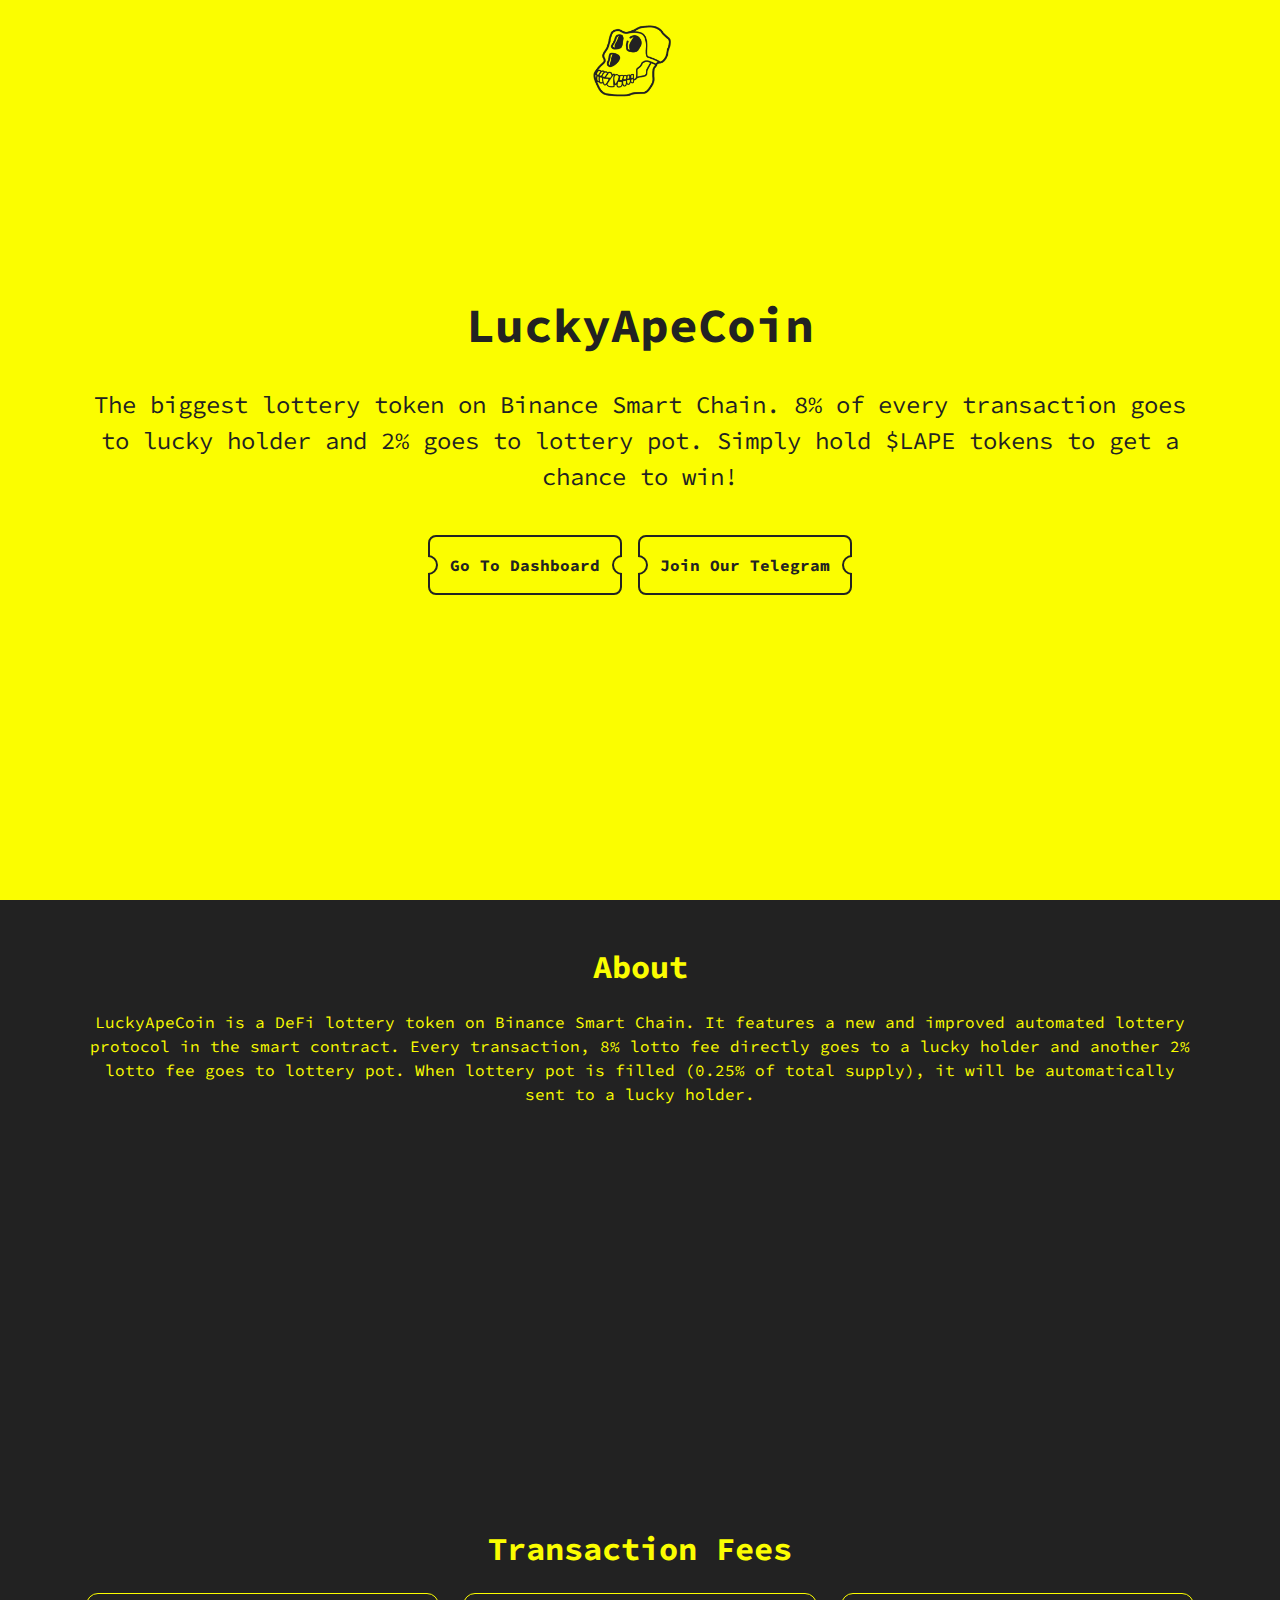
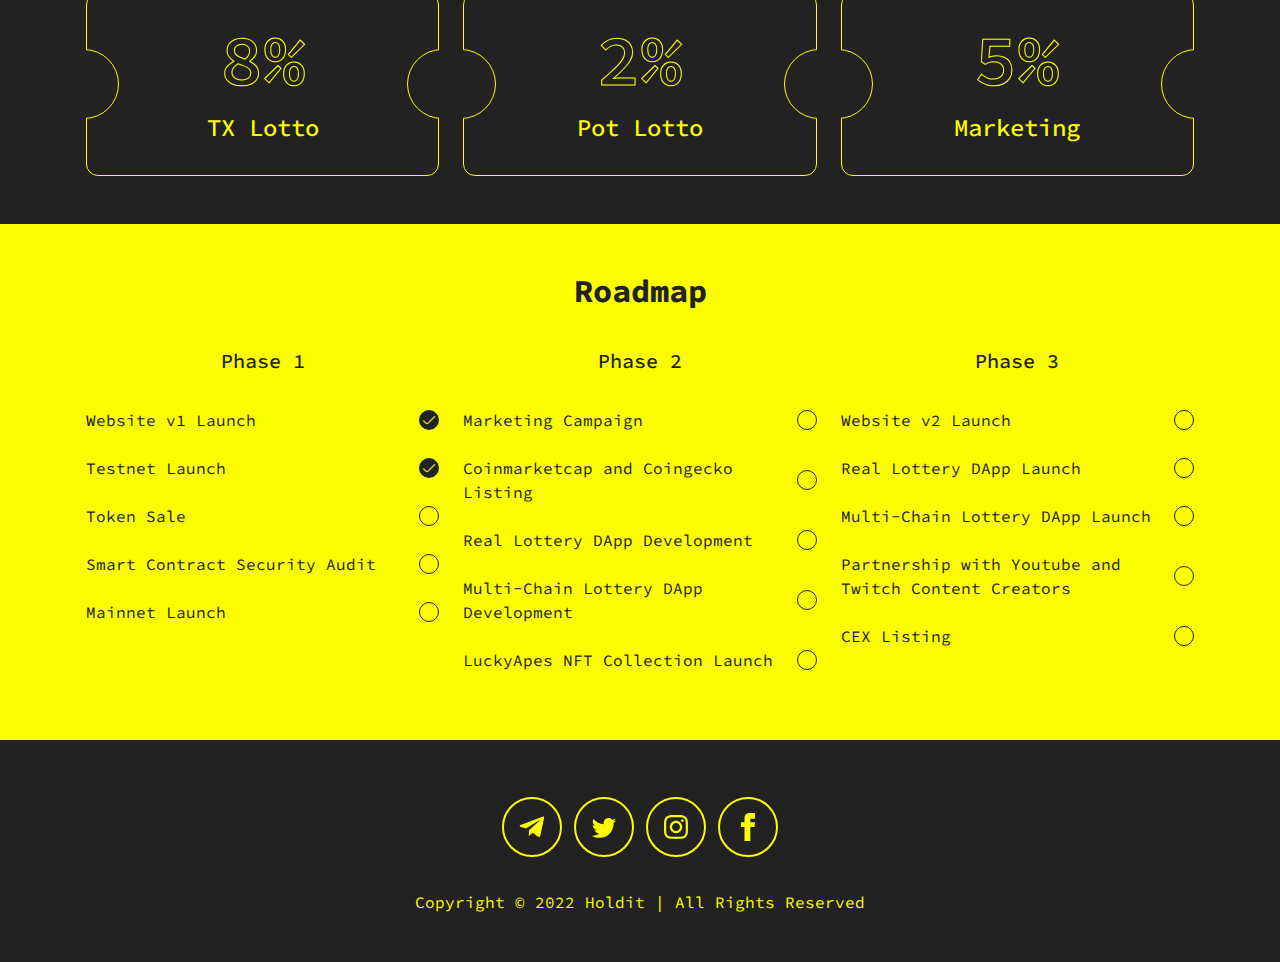
==== index.html @ 07370488 "Update index.html" ====
<!doctype html>
<html lang="en"><head>
<title>Home Page | LuckyApeCoin</title>
<meta charset="utf-8">
<meta name="viewport" content="width=device-width, initial-scale=1">
<meta name="description" content="The biggest lottery token on Binance Smart Chain. 8% of every transaction goes to lucky holder and 2% goes to lottery pot. Simply hold $LAPE tokens to get a chance to win!">
<meta name="keywords" content="LAPE,LuckyApeCoin,apecoin,bitcoin,dogecoin,doge,defi,coinbase,coinmarketcap,coinmarket,bscscan,whitebit,coingecko,cryptocurrency,crypto,pancakeswap,dex,etherium,eth,btc">
<meta property="og:title" content="LuckyApeCoin">
<meta property="og:url" content="https://luckyapecoin.com">
<meta property="og:type" content="”website”">
<meta property="og:description" content="The biggest lottery token on Binance Smart Chain. 8% of every transaction goes to lucky holder and 2% goes to lottery pot. Simply hold $LAPE tokens to get a chance to win!">
<meta property="og:image" content="/images/luckyapecoin-logo.png">
<link rel="shortcut icon" type="image/png" href="/images/icons/favicon.png">
<meta property="og:image:type" content="image/png">
<meta property="og:image:width" content="840">
<meta property="og:image:height" content="840">
<meta name="twitter:card" content="summary_large_image">
<meta name="twitter:description" content="The biggest lottery token on Binance Smart Chain. 8% of every transaction goes to lucky holder and 2% goes to lottery pot. Simply hold $LAPE tokens to get a chance to win!">
<meta name="twitter:title" content="LuckyApeCoin">
<meta name="twitter:site" content="@luckyapecoin">
<meta name="twitter:url" content="https://luckyapecoin.com">
<meta name="msapplication-TileColor" content="#ffffff">
<meta name="msapplication-TileImage" content="/ms-icon-144x144.png">
<meta name="theme-color" content="#ffffff">
<link rel="apple-touch-icon" sizes="57x57" href="/images/icons/apple-icon-57x57.png">
<link rel="apple-touch-icon" sizes="60x60" href="/images/icons/apple-icon-60x60.png">
<link rel="apple-touch-icon" sizes="72x72" href="/images/icons/apple-icon-72x72.png">
<link rel="apple-touch-icon" sizes="76x76" href="/images/icons/apple-icon-76x76.png">
<link rel="apple-touch-icon" sizes="114x114" href="/images/icons/apple-icon-114x114.png">
<link rel="apple-touch-icon" sizes="120x120" href="/images/icons/apple-icon-120x120.png">
<link rel="apple-touch-icon" sizes="144x144" href="/images/icons/apple-icon-144x144.png">
<link rel="apple-touch-icon" sizes="152x152" href="/images/icons/apple-icon-152x152.png">
<link rel="apple-touch-icon" sizes="180x180" href="/images/icons/apple-icon-180x180.png">
<link rel="icon" type="image/png" sizes="192x192" href="/images/icons/android-icon-192x192.png">
<link rel="icon" type="image/png" sizes="32x32" href="/images/icons/favicon-32x32.png">
<link rel="icon" type="image/png" sizes="96x96" href="/images/icons/favicon-96x96.png">
<link rel="icon" type="image/png" sizes="16x16" href="/images/icons/favicon-16x16.png">
<link rel="manifest" href="/images/icons/manifest.json">
<link href="css/uicons-regular-rounded.css" rel="stylesheet">
<link href="css/bootstrap.min.css" rel="stylesheet" integrity="sha384-EVSTQN3/azprG1Anm3QDgpJLIm9Nao0Yz1ztcQTwFspd3yD65VohhpuuCOmLASjC" crossorigin="anonymous">
<link rel="preconnect" href="https://fonts.googleapis.com">
<link rel="preconnect" href="https://fonts.gstatic.com" crossorigin="">
<link rel="preconnect" href="https://fonts.googleapis.com">
<link rel="preconnect" href="https://fonts.gstatic.com" crossorigin="">
<link href="https://fonts.googleapis.com/css2?family=Montserrat:ital,wght@0,100;0,200;0,300;0,400;0,500;0,600;0,700;0,800;0,900;1,100;1,200;1,300;1,400;1,500;1,600;1,700;1,800;1,900&amp;display=swap" rel="stylesheet">
<link rel="preconnect" href="https://fonts.gstatic.com" crossorigin="">
<link href="https://fonts.googleapis.com/css2?family=Source+Code+Pro:ital,wght@0,200;0,300;0,400;0,500;0,600;0,700;0,800;0,900;1,200;1,300;1,400;1,500;1,600;1,700;1,800;1,900&amp;display=swap" rel="stylesheet">
<link rel="stylesheet" href="https://unpkg.com/aos@next/dist/aos.css">
<!-- <link rel="stylesheet" href="/css/index-style.css"> -->

<style>
    
    .main-section-wrapper .container{
    margin-top:-122px;
    }
.main-section-wrapper .container{
    height:100vh;
    }
    
    .about-transaction-fees-section-wrapper{
    background:#222222;
        color:#FBFD00;
    }
    
     .about-transaction-fees-section-wrapper .container{
    
    }
    
     .about-transaction-fees-section-wrapper .section-title{
      font-size:2em;
    }
    
    
     .about-transaction-fees-section-wrapper .tax-item{
	border:1px solid #FBFD00;
	overflow:hidden;
	border-radius:12px;
	padding:30px 0 35px 0;
}

 .about-transaction-fees-section-wrapper .tax-percentage{
	color:transparent;
	font-size:4.5em;
	font-weight:600;
	line-height:1;
	-webkit-text-stroke-width: 1px;
	-webkit-text-stroke-color: #FBFD00;
}

 .about-transaction-fees-section-wrapper .tax-text{
	color:#FBFD00;
	font-size:1.5em;
	font-weight:500;
	letter-spacing:0;
	line-height:1; 
	margin-top:20px;
}

 .about-transaction-fees-section-wrapper .tax-text-2{
	color:#FBFD00;
	font-size:1em;
	font-weight:300;
	margin-top:15px;
}
    
    .about-transaction-fees-section-wrapper .section-title{
      font-size:2em;
    }
    
    .roadmap-section-wrapper .section-title{
	font-size:2em;
}
    
    .roadmap-section-wrapper .phase-wrapper{
	overflow:hidden;
}

.roadmap-section-wrapper .phase-item{
	padding:12px 0;
	
}

.roadmap-section-wrapper .swap-now-button{
	border:1px solid #7093DD;
	background:#transparent;
	color: #7093DD !important;
   	font-weight: 400;
        font-size:0.875em;
        border-radius:9px !important;
}

.roadmap-section-wrapper .phase-title{
	font-size:1.25em;
	font-weight:500;
	color:#222222;
	padding:12px 0;
	border-radius:12px;
}

.roadmap-section-wrapper .phase-text{
	font-size:1em;
	color:#222222;
	padding-right:12px;
	font-weight:400;
}

.roadmap-section-wrapper .phase-status{
	border-radius:50%;
	min-width:20px;
	min-height:20px;
	height:20px;
	width:20px;
	display:flex;
	border:1px solid #222222;
}

.roadmap-section-wrapper .checked{
	border-radius:50%;
	background:#222222;
	min-width:20px;
	min-height:20px;
	height:20px;
	width:20px;
	display:flex;
	border:0;
}

.roadmap-section-wrapper i{
	color:#FBFD00;
	font-size:12px;
	margin-top:4px;
}
    
    
    .footer-section{
	color:#FBFD00;
        background:#222222;
}

	body{
color:#222222;
font-family: 'Source Code Pro', sans-serif;
font-weight:400;
font-size:16px;
background:#FBFD00;
line-height:1.5;
}

*:focus{
box-shadow:none !important;
outline: 0 !important;
}

.navbar-brand{
font-size:1.75em;
font-weight:500;
color:#000000 !important;
letter-spacing:-0.04em;
}

.navbar{
padding:12px 0;
z-index:1;
}

.nav-link{
color:#1e1e1e !important;
font-size:20px;
letter-spacing:-0.04em;
}

.main-section-wrapper{
}


.container{
max-width:1140px;
padding-left: 16px;
padding-right: 16px;
}    
    
.hero-container{
}
	
.hero-container p{
font-size:1.25em;
}

	
.hero-title{
font-weight:700;
font-size:3em;
letter-spacing:0px;
}

.btn-primary{
color: #222222;
background-color: transparent;
border-color: #222222;
position: relative;
z-index: 1;
overflow: hidden;
border: solid 2px #222222;
border-radius:12px;
padding:16px 20px;
font-weight:700;
letter-spacing:0px;
}
	
.btn-primary:hover, .btn-primary:focus {
background-color: #222222 !important;
color:#FBFD00 !important;
border: solid 2px #222222 !important;
}


.about-container{
background:#172026;
color:#ffffff;
}
	
.roadmap-container{
background:#e6007a;
color:#ffffff;
}
	
.dashboard-container{
background:#FFFFFF;
}
	
.footer-container{
background:#172026;
color:#ffffff;
}
	
h2{
font-size:2.5em;
font-weight:700;
}
	
.about-title{
display:inline-block;
position:relative;
z-index:1;
}
	

.features-title{
position:relative;
z-index:1;
display:inline-block;
}
	

.roadmap-title{
position:relative;
z-index:1;
display:inline-block;
}
	

.dashboard-title{
position:relative;
z-index:1;
display:inline-block;
}
	
.under-development-message{
top: 0;
left: 0;
position: absolute;
width: 100%;
height: 100%;
background: rgba(0,0,0,0.75);
display: flex;
justify-content: center;
align-items: center;
font-size: 1.25em;
font-weight: 700;
color:#FFFFFF;
}
	
.roadmap-container ul > li {
margin-bottom:4px;
margin-top:4px;
}	
	
.footer-container ul > li {
display: inline-block;
zoom:1;
margin-left:10px;
margin-right:10px;
margin-bottom:8px;
}

.footer-container a {
color:#FFFFFF;
font-size:1.25em;
}

.fa {
height: 60px;
width: 60px;
text-decoration: none;
margin: 9px 6px;
border-radius: 50%;
display: flex;
color: #222222;
border: 2px solid #FBFD00;
align-items: center!important;
justify-content: center!important;
}
    
.fa svg{
fill:#FBFD00;   
}
    
.fa:hover, .fa:focus {
background-color: #FBFD00 !important;
border: solid 2px #FBFD00 !important;
}
    
.fa:hover > svg, .fa:focus > svg {
fill:#222222 !important;
}


@media (min-width: 576px){
.hero-container p{
font-size:1.25em;
}
		
h1{
font-weight:700;
font-size:4em;
}
}

@media (min-width: 768px) {
}

@media (min-width: 992px) {
.hero-container p{
font-size:1.5em;
}
    
h1{
font-size:5em;
} 
    
.navbar-expand-lg .navbar-nav .nav-link {
padding-right: 1.125rem;
padding-left: 1.125rem;	
}

.navbar-expand-lg .navbar-nav .nav-item:last-child > .nav-link{
padding-right: 0rem !important;
}
}

@media (min-width: 1200px) {
h1{
font-size:5em;
}
} 

@media (min-width: 1400px) {
h1{
font-size:5em;
}
}
	
</style>
</head>
<body data-aos-easing="ease" data-aos-duration="1000" data-aos-delay="0">
<header>
<nav class="navbar navbar-expand-lg navbar-light">
<div class="container d-flex flex-row justify-content-center align-items-center">
<a class="navbar-brand" href="https://luckyapecoin.com/"><img class="img-fluid" src="images/lape-logo-3.png" width="88px"></a>
</div>
</nav>
</header>
<main>
<section><div class="main-section-wrapper">
<div class="container hero-container d-flex flex-column justify-content-center align-items-center">
<div class="row">
<div class="col-12 d-flex flex-column justify-content-center align-items-center">
<h1 class="hero-title">LuckyApeCoin</h1>
<p class="mt-4 mb-4 text-center">The biggest lottery token on Binance Smart Chain. 8% of every transaction goes to lucky holder and 2% goes to lottery pot. Simply hold $LAPE tokens to get a chance to win!</p>
<div class="d-flex flex-column flex-sm-row mt-2">
<div class="m-2" style="position:relative;overflow:hidden;"><a type="button" class="btn btn-primary" href="#" target="" style="border-radius:8px;width:100%;">Go To Dashboard</a>
<div style="border-radius:100%;width:20px !important;height:20px !important;position:absolute;top:50%;transform: translateY(-50%);left:-10px;background:#FBFD00;z-index:1;border:2px solid #222222;">
					
    </div>
<div style="border-radius:100%;width:20px !important;height:20px !important;position:absolute;top:50%;transform: translateY(-50%);right:-10px;background:#FBFD00;z-index:1;border:2px solid #222222;">
					
    </div>

</div>
<div class="m-2" style="position:relative;overflow:hidden;"><a type="button" class="btn btn-primary" href="https://t.me/luckyapecoin" target="_blank" style="border-radius:8px;">Join Our Telegram</a>
<div style="border-radius:100%;width:20px !important;height:20px !important;position:absolute;top:50%;transform: translateY(-50%);left:-10px;background:#FBFD00;z-index:1;border:2px solid #222222;">
					
    </div>
<div style="border-radius:100%;width:20px !important;height:20px !important;position:absolute;top:50%;transform: translateY(-50%);right:-10px;background:#FBFD00;z-index:1;border:2px solid #222222;">
					
    </div></div>
</div>
</div>
</div>
</div>
    </div>

</section>
<section><div class="about-transaction-fees-section-wrapper">
<div class="container py-5">
		<h2 class="section-title text-center">About</h2>
		<div class="row mt-4">
    <div class="col-12"><p class="text-center">LuckyApeCoin is a DeFi lottery token on Binance Smart Chain. It features a new and improved automated lottery protocol in the smart contract. Every transaction, 8% lotto fee directly goes to a lucky holder and another 2% lotto fee goes to lottery pot. When lottery pot is filled (0.25% of total supply), it will be automatically sent to a lucky holder.</p>
<div class="ratio ratio-16x9 mx-auto" style="max-width:640px;/* box-shadow: 0 0 15px -2px rgb(0 0 0 / 25%); */border-radius: 12px;overflow:hidden;">
					<iframe src="https://www.youtube.com/embed/NfIuqEc2tnU" title="YouTube video player" frameborder="0" allow="accelerometer; autoplay; clipboard-write; encrypted-media; gyroscope; picture-in-picture" allowfullscreen=""></iframe>
				</div></div>
			
		</div>
		<h2 class="section-title text-center mt-5">Transaction Fees</h2>
		<div class="row tax-info-wrapper mt-4">
			<div class="col-12 col-lg-4">
                                <div style="overflow:hidden;position:relative;"><div class="tax-item d-flex flex-column justify-content-center align-items-center px-3">
					<span class="tax-percentage">8%</span>
					<span class="tax-text text-center">TX Lotto</span>
					
    </div>

<div class="tax-item d-flex flex-column justify-content-center align-items-center px-3" style="border-radius:100%;width:70px;height:70px;position:absolute;top:50%;transform: translateY(-50%);left:-37.5px;background:#222222">
					
    </div>
<div class="tax-item d-flex flex-column justify-content-center align-items-center px-3" style="border-radius:100%;width:70px;height:70px;position:absolute;top:50%;transform: translateY(-50%);right:-37.5px;background:#222222">
					
    </div></div>
			</div>
			<div class="col-12 col-lg-4 mt-3 mt-lg-0 h-100">
                                <div style="overflow:hidden;position:relative;"><div class="tax-item d-flex flex-column justify-content-center align-items-center px-3">
					<span class="tax-percentage">2%</span>
					<span class="tax-text text-center">Pot Lotto</span>
					
    </div>

<div class="tax-item d-flex flex-column justify-content-center align-items-center px-3" style="border-radius:100%;width:70px;height:70px;position:absolute;top:50%;transform: translateY(-50%);left:-37.5px;background:#222222">
					
    </div>
<div class="tax-item d-flex flex-column justify-content-center align-items-center px-3" style="border-radius:100%;width:70px;height:70px;position:absolute;top:50%;transform: translateY(-50%);right:-37.5px;background:#222222">
					
    </div>

</div>
			</div>
			<div class="col-12 col-lg-4 mt-3 mt-lg-0 h-100">
                                <div style="overflow:hidden;position:relative;"><div class="tax-item d-flex flex-column justify-content-center align-items-center px-3">
					<span class="tax-percentage">5%</span>
					<span class="tax-text text-center">Marketing</span>
					
    </div>

<div class="tax-item d-flex flex-column justify-content-center align-items-center px-3" style="border-radius:100%;width:70px;height:70px;position:absolute;top:50%;transform: translateY(-50%);left:-37.5px;background:#222222">
					
    </div>
<div class="tax-item d-flex flex-column justify-content-center align-items-center px-3" style="border-radius:100%;width:70px;height:70px;position:absolute;top:50%;transform: translateY(-50%);right:-37.5px;background:#222222">
					
    </div></div>
			</div>
		</div>
	</div>
    </div>

</section>

<section><div class="roadmap-section-wrapper">
<div class="container py-5">
		<h2 class="section-title text-center">Roadmap</h2>
		<div class="row mt-4">
			<div class="col-12 col-lg-4">
				<div class="phase-wrapper d-flex flex-column pb-2">
					<span class="phase-title text-center mb-2">Phase 1</span>
						<div class="phase-item d-flex justify-content-between align-items-center">
							<div class="phase-text">Website v1 Launch</div>
							<div class="phase-status checked justify-content-center align-items-center"><i class="fi fi-rr-check"></i></div>
						</div>
						<div class="phase-item d-flex justify-content-between align-items-center">
							<div class="phase-text">Testnet Launch <a type="button" class="btn swap-now-button ms-2 py-1 px-2 d-none" href="#">Swap Now</a></div>
							<div class="phase-status checked justify-content-center align-items-center"><i class="fi fi-rr-check"></i></div>
						</div>
						<div class="phase-item d-flex justify-content-between align-items-center">
							<div class="phase-text">Token Sale</div>
							<div class="phase-status"></div>
						</div>
						<div class="phase-item d-flex justify-content-between align-items-center">
							<div class="phase-text">Smart Contract Security Audit</div>
							<div class="phase-status"></div>
						</div>
						<div class="phase-item d-flex justify-content-between align-items-center">
							<div class="phase-text">Mainnet Launch</div>
							<div class="phase-status"></div>
						</div>
							
				</div>
			</div>
			<div class="col-12 col-lg-4 mt-3 mt-lg-0">
				<div class="phase-wrapper d-flex flex-column pb-2">
					<span class="phase-title text-center mb-2">Phase 2</span>
						<div class="phase-item d-flex justify-content-between align-items-center">
							<div class="phase-text">Marketing Campaign</div>
							<div class="phase-status"></div>
						</div>
                                                
						<div class="phase-item d-flex justify-content-between align-items-center">
							<div class="phase-text">Coinmarketcap and Coingecko Listing</div>
							<div class="phase-status"></div>
						</div>
                                                <div class="phase-item d-flex justify-content-between align-items-center">
							<div class="phase-text">Real Lottery DApp Development</div>
							<div class="phase-status"></div>
						</div>
						<div class="phase-item d-flex justify-content-between align-items-center">
							<div class="phase-text">Multi-Chain Lottery DApp Development</div>
							<div class="phase-status"></div>
						</div>
                            			<div class="phase-item d-flex justify-content-between align-items-center">
							<div class="phase-text">LuckyApes NFT Collection Launch</div>
							<div class="phase-status"></div>
						</div>
				</div>
			</div>
				<div class="col-12 col-lg-4 mt-3 mt-lg-0">
				<div class="phase-wrapper d-flex flex-column pb-2">
					<span class="phase-title text-center mb-2">Phase 3</span>
						
						<div class="phase-item d-flex justify-content-between align-items-center">
							<div class="phase-text">Website v2 Launch</div>
							<div class="phase-status"></div>
						</div>
						<div class="phase-item d-flex justify-content-between align-items-center">
							<div class="phase-text">Real Lottery DApp Launch</div>
							<div class="phase-status d-flex"></div>
						</div>
						<div class="phase-item d-flex justify-content-between align-items-center">
							<div class="phase-text">Multi-Chain Lottery DApp Launch</div>
							<div class="phase-status"></div>
						</div>
						
<div class="phase-item d-flex justify-content-between align-items-center">
							<div class="phase-text">Partnership with Youtube and Twitch Content Creators</div>
							<div class="phase-status"></div>
						</div><div class="phase-item d-flex justify-content-between align-items-center">
							<div class="phase-text">CEX Listing</div>
							<div class="phase-status"></div>
						</div>
						
				</div>
			</div>
			</div>
		</div>
    </div>

</section>
    
</main>
<footer class="footer-section">
<div class="container py-5">
<div class="row">
<div class="col-12">
<div class="social-media-wrapper d-flex flex-row justify-content-center w-100 flex-wrap">
<a href="https://t.me/luckyapecoin/" target="_blank" class="fa"><svg width="28" height="28" viewBox="0 0 43 48" fill="#FFFFFF" xmlns="http://www.w3.org/2000/svg"><g clip-path="url(#clip0_10_171)"><path d="M42.0844 9.24378L35.7157 39.1313C35.2352 41.2407 33.9822 41.7657 32.2016 40.7719L22.4978 33.6563L17.8154 38.1375C17.2973 38.6532 16.8639 39.0844 15.8653 39.0844L16.5624 29.25L34.5475 13.0782C35.3294 12.3844 34.3779 12 33.3321 12.6938L11.0981 26.625L1.52622 23.6438C-0.555862 22.9969 -0.593547 21.5719 1.95959 20.5782L39.3994 6.22503C41.1329 5.57816 42.6497 6.60941 42.0844 9.24378Z"></path></g><defs><clipPath id="clip0_10_171"><rect width="42.2069" height="48" fill="white"></rect></clipPath></defs></svg></a>
<a href="https://twitter.com/luckyapecoin/" target="_blank" class="fa"><svg width="28" height="28" viewBox="0 0 48 48" fill="#FFFFFF" xmlns="http://www.w3.org/2000/svg"><path d="M44.7353 12.7549C43.202 13.4365 41.5518 13.8962 39.8204 14.1019C41.5882 13.0436 42.9437 11.3672 43.583 9.36739C41.9294 10.3487 40.0989 11.0607 38.1491 11.4451C36.5887 9.78226 34.3645 8.74255 31.9032 8.74255C27.178 8.74255 23.3468 12.5737 23.3468 17.2998C23.3468 17.9695 23.4222 18.6223 23.5686 19.2497C16.4567 18.8924 10.1507 15.4862 5.93006 10.3089C5.19346 11.5721 4.77183 13.0419 4.77183 14.6116C4.77183 17.58 6.28228 20.1996 8.57843 21.7338C7.17635 21.6889 5.8564 21.3037 4.7024 20.6628C4.70155 20.6983 4.70155 20.7347 4.70155 20.7711C4.70155 24.9164 7.65133 28.3742 11.5663 29.1616C10.8483 29.3563 10.0923 29.4613 9.31164 29.4613C8.75962 29.4613 8.22368 29.408 7.70129 29.3072C8.79095 32.7066 11.9507 35.1814 15.6947 35.25C12.766 37.5453 9.07712 38.9135 5.06731 38.9135C4.37728 38.9135 3.69571 38.8728 3.026 38.7932C6.81398 41.2223 11.3115 42.638 16.1434 42.638C31.8837 42.638 40.4901 29.5993 40.4901 18.2912C40.4901 17.9204 40.4825 17.5504 40.4664 17.183C42.1377 15.979 43.5889 14.4711 44.7353 12.7549Z"></path></svg></a>
<a href="https://discord.io/luckyapecoin/" target="_blank" class="fa d-none"><svg width="28" height="28" viewBox="0 0 60 48" xmlns="http://www.w3.org/2000/svg" fill="#FFFFFF"><path d="M48.5963 6.54718C48.5811 6.51749 48.5561 6.49423 48.5255 6.48155C44.9935 4.84174 41.2662 3.67242 37.4369 3.00287C37.4022 2.99632 37.3662 3.00104 37.3342 3.01636C37.3022 3.03168 37.2758 3.05681 37.2588 3.08818C36.7512 4.02033 36.2905 4.97779 35.8783 5.95693C31.7506 5.32288 27.5519 5.32288 23.4242 5.95693C23.0093 4.97531 22.5412 4.0176 22.022 3.08818C22.0042 3.05749 21.9776 3.03294 21.9458 3.01772C21.914 3.0025 21.8785 2.99733 21.8437 3.00287C18.014 3.67102 14.2865 4.84042 10.755 6.48165C10.7247 6.49462 10.6992 6.51676 10.682 6.54502C3.61957 17.2173 1.68492 27.6272 2.63399 37.9082C2.63666 37.9334 2.64431 37.9578 2.65649 37.9799C2.66867 38.0021 2.68512 38.0215 2.70487 38.0371C6.81723 41.1183 11.417 43.4701 16.3078 44.9923C16.3422 45.0028 16.379 45.0023 16.4132 44.991C16.4473 44.9797 16.4773 44.958 16.4989 44.929C17.5493 43.4827 18.4801 41.9512 19.2817 40.35C19.2928 40.3281 19.299 40.304 19.3002 40.2794C19.3013 40.2547 19.2973 40.2302 19.2884 40.2072C19.2795 40.1843 19.2659 40.1636 19.2484 40.1464C19.231 40.1292 19.2102 40.1159 19.1873 40.1074C17.7196 39.5391 16.2986 38.8541 14.9378 38.0587C14.9131 38.044 14.8923 38.0233 14.8773 37.9986C14.8624 37.9738 14.8537 37.9457 14.852 37.9168C14.8503 37.8878 14.8557 37.8589 14.8676 37.8325C14.8796 37.8061 14.8978 37.7832 14.9207 37.7656C15.2062 37.5492 15.4919 37.324 15.7646 37.0965C15.7888 37.0763 15.8181 37.0634 15.8492 37.0592C15.8803 37.0549 15.912 37.0595 15.9406 37.0725C24.8559 41.1897 34.508 41.1897 43.3178 37.0725C43.3465 37.0587 43.3785 37.0534 43.4101 37.0573C43.4416 37.0612 43.4714 37.074 43.4961 37.0944C43.7688 37.3218 44.0545 37.5492 44.3421 37.7656C44.3651 37.783 44.3834 37.8058 44.3956 37.8321C44.4078 37.8583 44.4134 37.8872 44.4119 37.9162C44.4104 37.9452 44.4019 37.9733 44.3871 37.9982C44.3723 38.023 44.3517 38.0438 44.3271 38.0587C42.9694 38.8608 41.5471 39.5454 40.0755 40.1052C40.0527 40.114 40.0319 40.1276 40.0146 40.1451C39.9973 40.1626 39.9838 40.1836 39.9751 40.2067C39.9664 40.2298 39.9625 40.2545 39.9639 40.2792C39.9652 40.3039 39.9717 40.328 39.9829 40.35C40.7979 41.9423 41.7273 43.4718 42.7636 44.9264C42.7846 44.9563 42.8144 44.9787 42.8487 44.9904C42.883 45.0022 42.9201 45.0028 42.9547 44.9921C47.8543 43.475 52.4621 41.1229 56.5796 38.0371C56.5996 38.0223 56.6163 38.0033 56.6286 37.9815C56.6408 37.9596 56.6483 37.9354 56.6505 37.9104C57.7867 26.0245 54.7482 15.6999 48.5963 6.54718ZM20.6132 31.6482C17.929 31.6482 15.7173 29.1556 15.7173 26.0945C15.7173 23.0334 17.8861 20.5407 20.6132 20.5407C23.3615 20.5407 25.5518 23.055 25.5089 26.0943C25.5089 29.1556 23.3401 31.6482 20.6132 31.6482ZM38.7146 31.6482C36.0305 31.6482 33.8188 29.1556 33.8188 26.0945C33.8188 23.0334 35.9876 20.5407 38.7146 20.5407C41.4631 20.5407 43.6533 23.055 43.6104 26.0943C43.6104 29.1556 41.4631 31.6482 38.7146 31.6482Z"></path></svg></a>
<a href="https://reddit.com/r/luckyapecoin/" target="_blank" class="fa d-none"><svg width="28" height="28" viewBox="0 0 48 48" fill="#FFFFFF" xmlns="http://www.w3.org/2000/svg"><path d="M48 23.4657C48 20.4189 45.5156 17.9345 42.4688 17.9345C41.1469 17.9345 39.9094 18.422 38.9156 19.2657L38.8219 19.322C35.2219 17.0251 30.4594 15.5532 25.1813 15.3564L28.3313 6.40322L36.1875 8.27822C36.1969 10.7626 38.2125 12.7782 40.7063 12.7782C43.1906 12.7782 45.225 10.7532 45.225 8.25947C45.225 5.76572 43.2 3.74072 40.7063 3.74072C38.8125 3.7501 37.1906 4.9126 36.525 6.5626L27.2156 4.34072L23.3438 15.3282C17.8406 15.4314 12.8625 16.922 9.13125 19.2939C8.12813 18.422 6.87188 17.9251 5.53125 17.9251C2.48438 17.9251 0 20.4095 0 23.4564C0 25.3407 0.975 27.0845 2.55 28.097C2.45625 28.6501 2.39062 29.2032 2.39062 29.7751C2.39062 37.7532 12.0656 44.2501 23.9531 44.2501C35.85 44.2501 45.5156 37.7532 45.5156 29.7751C45.5156 29.222 45.4594 28.6782 45.3656 28.1439C46.9969 27.1407 48 25.3782 48 23.4657ZM31.2937 30.6189C29.4187 30.6189 27.9 29.1001 27.9 27.2157C27.9 25.3407 29.4187 23.822 31.2937 23.822C33.1687 23.822 34.6969 25.3407 34.6969 27.2157C34.6875 29.1001 33.1687 30.6189 31.2937 30.6189ZM31.9688 36.4126C31.8656 36.5157 29.4281 39.0001 23.925 39.0001C18.3844 39.0001 16.1719 36.4876 16.0781 36.3751C15.7688 36.0095 15.8062 35.4657 16.1719 35.147C16.5375 34.8376 17.0813 34.8751 17.3906 35.2314C17.4375 35.2876 19.2844 37.2564 23.925 37.2564C28.6312 37.2564 30.7031 35.222 30.7219 35.2032C31.05 34.8657 31.6031 34.8564 31.95 35.1845C32.2875 35.522 32.2969 36.0657 31.9688 36.4126ZM13.7062 27.2251C13.7062 25.3501 15.225 23.8314 17.1094 23.8314C18.9844 23.8314 20.5031 25.3501 20.5031 27.2251C20.5031 29.1001 18.9844 30.6282 17.1094 30.6282C15.225 30.6189 13.7062 29.1001 13.7062 27.2251Z"></path></svg></a>
<a href="https://instagram.com/luckyapecoin/" target="_blank" class="fa"><svg width="28" height="28" viewBox="0 0 48 48" fill="#FFFFFF" xmlns="http://www.w3.org/2000/svg"><path d="M23.9986 3.51575C18.4365 3.51575 17.7391 3.53932 15.5547 3.63899C13.3748 3.7385 11.8861 4.08465 10.5833 4.59096C9.23657 5.11434 8.09445 5.81461 6.95591 6.95315C5.81737 8.09169 5.11709 9.23381 4.59371 10.5805C4.08741 11.8832 3.74125 13.372 3.64175 15.5518C3.54208 17.7362 3.51859 18.4337 3.51859 23.9957C3.51859 29.5577 3.54208 30.2551 3.64175 32.4395C3.74125 34.6194 4.08741 36.1081 4.59371 37.4108C5.11709 38.7575 5.81737 39.8997 6.95591 41.0383C8.09445 42.1768 9.23657 42.8771 10.5833 43.4005C11.8861 43.9067 13.3748 44.2529 15.5547 44.3524C17.7391 44.452 18.4365 44.4756 23.9986 44.4756C29.5605 44.4756 30.258 44.452 32.4424 44.3524C34.6222 44.2529 36.111 43.9067 37.4136 43.4005C38.7604 42.8771 39.9025 42.1768 41.0411 41.0383C42.1797 39.8997 42.8799 38.7575 43.4033 37.4108C43.9095 36.1081 44.2558 34.6194 44.3552 32.4395C44.4549 30.2551 44.4784 29.5577 44.4784 23.9957C44.4784 18.4337 44.4549 17.7362 44.3552 15.5518C44.2558 13.372 43.9095 11.8832 43.4033 10.5805C42.8799 9.23381 42.1797 8.09169 41.0411 6.95315C39.9025 5.81461 38.7604 5.11434 37.4136 4.59096C36.111 4.08465 34.6222 3.7385 32.4424 3.63899C30.258 3.53932 29.5605 3.51575 23.9986 3.51575ZM23.9986 7.2059C29.4669 7.2059 30.1146 7.22671 32.2742 7.32524C34.2709 7.41637 35.3553 7.75001 36.077 8.0304C37.0329 8.40191 37.7152 8.84579 38.4318 9.5624C39.1485 10.279 39.5923 10.9613 39.9638 11.9172C40.2443 12.6389 40.5779 13.7233 40.6689 15.72C40.7675 17.8796 40.7884 18.5273 40.7884 23.9957C40.7884 29.464 40.7675 30.1118 40.6689 32.2713C40.5779 34.2681 40.2443 35.3525 39.9638 36.0742C39.5923 37.0301 39.1485 37.7123 38.4318 38.429C37.7152 39.1456 37.0329 39.5894 36.077 39.961C35.3553 40.2414 34.2709 40.5751 32.2742 40.6661C30.115 40.7646 29.4673 40.7855 23.9986 40.7855C18.5297 40.7855 17.8821 40.7646 15.7229 40.6661C13.7261 40.5751 12.6417 40.2414 11.92 39.961C10.9641 39.5894 10.2819 39.1456 9.56516 38.429C8.84854 37.7123 8.40467 37.0301 8.03323 36.0742C7.75276 35.3525 7.41913 34.2681 7.328 32.2713C7.22947 30.1118 7.20866 29.464 7.20866 23.9957C7.20866 18.5273 7.22947 17.8796 7.328 15.72C7.41913 13.7233 7.75276 12.6389 8.03323 11.9172C8.40467 10.9613 8.84854 10.279 9.56516 9.5624C10.2819 8.84579 10.9641 8.40191 11.92 8.0304C12.6417 7.75001 13.7261 7.41637 15.7229 7.32524C17.8824 7.22671 18.5302 7.2059 23.9986 7.2059Z"></path><path d="M23.9992 30.82C20.2289 30.82 17.1725 27.7637 17.1725 23.9934C17.1725 20.2231 20.2289 17.1668 23.9992 17.1668C27.7694 17.1668 30.8258 20.2231 30.8258 23.9934C30.8258 27.7637 27.7694 30.82 23.9992 30.82ZM23.9992 13.4767C18.1909 13.4767 13.4824 18.1851 13.4824 23.9934C13.4824 29.8016 18.1909 34.5101 23.9992 34.5101C29.8074 34.5101 34.5159 29.8016 34.5159 23.9934C34.5159 18.1851 29.8074 13.4767 23.9992 13.4767Z"></path><path d="M37.3879 13.0631C37.3879 14.4204 36.2875 15.5207 34.9302 15.5207C33.573 15.5207 32.4727 14.4204 32.4727 13.0631C32.4727 11.7058 33.573 10.6056 34.9302 10.6056C36.2875 10.6056 37.3879 11.7058 37.3879 13.0631Z"></path></svg></a>
<a href="https://facebook.com/luckyapecoin/" target="_blank" class="fa"><svg xmlns="http://www.w3.org/2000/svg" width="28" height="28" viewBox="0 0 24 24" fill="#FFFFFF"><path d="M9 8h-3v4h3v12h5v-12h3.642l.358-4h-4v-1.667c0-.955.192-1.333 1.115-1.333h2.885v-5h-3.808c-3.596 0-5.192 1.583-5.192 4.615v3.385z"></path></svg></a>
</div>
</div>


</div>

<div class="row mt-4">
           			<div class="col"><p class="text-center mb-0">Copyright © 2022 Holdit | All Rights Reserved</p></div>
        		</div>
</div>
</footer>
<script src="js/bootstrap.bundle.min.js" integrity="sha384-MrcW6ZMFYlzcLA8Nl+NtUVF0sA7MsXsP1UyJoMp4YLEuNSfAP+JcXn/tWtIaxVXM" crossorigin="anonymous"></script>
<script src="https://unpkg.com/aos@next/dist/aos.js"></script>
<script>
AOS.init();
AOS.init({
// Global settings:
disable: false, // accepts following values: 'phone', 'tablet', 'mobile', boolean, expression or function
startEvent: 'DOMContentLoaded', // name of the event dispatched on the document, that AOS should initialize on
initClassName: 'aos-init', // class applied after initialization
animatedClassName: 'aos-animate', // class applied on animation
useClassNames: false, // if true, will add content of `data-aos` as classes on scroll
disableMutationObserver: false, // disables automatic mutations' detections (advanced)
debounceDelay: 50, // the delay on debounce used while resizing window (advanced)
throttleDelay: 99, // the delay on throttle used while scrolling the page (advanced)
  
// Settings that can be overridden on per-element basis, by `data-aos-*` attributes:
offset: 120, // offset (in px) from the original trigger point
delay: 0, // values from 0 to 3000, with step 50ms
duration: 1000, // values from 0 to 3000, with step 50ms
easing: 'ease', // default easing for AOS animations
once: false, // whether animation should happen only once - while scrolling down
mirror: false, // whether elements should animate out while scrolling past them
anchorPlacement: 'top-bottom', // defines which position of the element regarding to window should trigger the animation
});
</script>




</body></html>
---- css/uicons-regular-rounded.css ----
@font-face {
font-family: "uicons-regular-rounded";
src: url("../webfonts/uicons-regular-rounded.eot#iefix") format("embedded-opentype"),
url("../webfonts/uicons-regular-rounded.woff2") format("woff2"),
url("../webfonts/uicons-regular-rounded.woff") format("woff");
}

    i[class^="fi-rr-"]:before, i[class*=" fi-rr-"]:before, span[class^="fi-rr-"]:before, span[class*="fi-rr-"]:before {
font-family: uicons-regular-rounded !important;
font-style: normal;
font-weight: normal !important;
font-variant: normal;
text-transform: none;
line-height: 1;
-webkit-font-smoothing: antialiased;
-moz-osx-font-smoothing: grayscale;
}

        .fi-rr-add:before {
    content: "\f101";
    }
        .fi-rr-alarm-clock:before {
    content: "\f102";
    }
        .fi-rr-align-center:before {
    content: "\f103";
    }
        .fi-rr-align-justify:before {
    content: "\f104";
    }
        .fi-rr-align-left:before {
    content: "\f105";
    }
        .fi-rr-align-right:before {
    content: "\f106";
    }
        .fi-rr-ambulance:before {
    content: "\f107";
    }
        .fi-rr-angle-double-left:before {
    content: "\f108";
    }
        .fi-rr-angle-double-right:before {
    content: "\f109";
    }
        .fi-rr-angle-double-small-left:before {
    content: "\f10a";
    }
        .fi-rr-angle-double-small-right:before {
    content: "\f10b";
    }
        .fi-rr-angle-down:before {
    content: "\f10c";
    }
        .fi-rr-angle-left:before {
    content: "\f10d";
    }
        .fi-rr-angle-right:before {
    content: "\f10e";
    }
        .fi-rr-angle-small-down:before {
    content: "\f10f";
    }
        .fi-rr-angle-small-left:before {
    content: "\f110";
    }
        .fi-rr-angle-small-right:before {
    content: "\f111";
    }
        .fi-rr-angle-small-up:before {
    content: "\f112";
    }
        .fi-rr-angle-up:before {
    content: "\f113";
    }
        .fi-rr-apps-add:before {
    content: "\f114";
    }
        .fi-rr-apps-delete:before {
    content: "\f115";
    }
        .fi-rr-apps-sort:before {
    content: "\f116";
    }
        .fi-rr-apps:before {
    content: "\f117";
    }
        .fi-rr-archive:before {
    content: "\f118";
    }
        .fi-rr-arrow-down:before {
    content: "\f119";
    }
        .fi-rr-arrow-left:before {
    content: "\f11a";
    }
        .fi-rr-arrow-right:before {
    content: "\f11b";
    }
        .fi-rr-arrow-small-down:before {
    content: "\f11c";
    }
        .fi-rr-arrow-small-left:before {
    content: "\f11d";
    }
        .fi-rr-arrow-small-right:before {
    content: "\f11e";
    }
        .fi-rr-arrow-small-up:before {
    content: "\f11f";
    }
        .fi-rr-arrow-up:before {
    content: "\f120";
    }
        .fi-rr-asterik:before {
    content: "\f121";
    }
        .fi-rr-backpack:before {
    content: "\f122";
    }
        .fi-rr-badge:before {
    content: "\f123";
    }
        .fi-rr-balloons:before {
    content: "\f124";
    }
        .fi-rr-ban:before {
    content: "\f125";
    }
        .fi-rr-band-aid:before {
    content: "\f126";
    }
        .fi-rr-bank:before {
    content: "\f127";
    }
        .fi-rr-barber-shop:before {
    content: "\f128";
    }
        .fi-rr-baseball:before {
    content: "\f129";
    }
        .fi-rr-basketball:before {
    content: "\f12a";
    }
        .fi-rr-bell-ring:before {
    content: "\f12b";
    }
        .fi-rr-bell-school:before {
    content: "\f12c";
    }
        .fi-rr-bell:before {
    content: "\f12d";
    }
        .fi-rr-billiard:before {
    content: "\f12e";
    }
        .fi-rr-bold:before {
    content: "\f12f";
    }
        .fi-rr-book-alt:before {
    content: "\f130";
    }
        .fi-rr-book:before {
    content: "\f131";
    }
        .fi-rr-bookmark:before {
    content: "\f132";
    }
        .fi-rr-bowling:before {
    content: "\f133";
    }
        .fi-rr-box-alt:before {
    content: "\f134";
    }
        .fi-rr-box:before {
    content: "\f135";
    }
        .fi-rr-briefcase:before {
    content: "\f136";
    }
        .fi-rr-broom:before {
    content: "\f137";
    }
        .fi-rr-browser:before {
    content: "\f138";
    }
        .fi-rr-brush:before {
    content: "\f139";
    }
        .fi-rr-bug:before {
    content: "\f13a";
    }
        .fi-rr-building:before {
    content: "\f13b";
    }
        .fi-rr-bulb:before {
    content: "\f13c";
    }
        .fi-rr-cake-birthday:before {
    content: "\f13d";
    }
        .fi-rr-cake-wedding:before {
    content: "\f13e";
    }
        .fi-rr-calculator:before {
    content: "\f13f";
    }
        .fi-rr-calendar:before {
    content: "\f140";
    }
        .fi-rr-camera:before {
    content: "\f141";
    }
        .fi-rr-caret-down:before {
    content: "\f142";
    }
        .fi-rr-caret-left:before {
    content: "\f143";
    }
        .fi-rr-caret-right:before {
    content: "\f144";
    }
        .fi-rr-caret-up:before {
    content: "\f145";
    }
        .fi-rr-check:before {
    content: "\f146";
    }
        .fi-rr-checkbox:before {
    content: "\f147";
    }
        .fi-rr-chess-piece:before {
    content: "\f148";
    }
        .fi-rr-circle-small:before {
    content: "\f149";
    }
        .fi-rr-circle:before {
    content: "\f14a";
    }
        .fi-rr-clip:before {
    content: "\f14b";
    }
        .fi-rr-clock:before {
    content: "\f14c";
    }
        .fi-rr-cloud-check:before {
    content: "\f14d";
    }
        .fi-rr-cloud-disabled:before {
    content: "\f14e";
    }
        .fi-rr-cloud-download:before {
    content: "\f14f";
    }
        .fi-rr-cloud-share:before {
    content: "\f150";
    }
        .fi-rr-cloud-upload:before {
    content: "\f151";
    }
        .fi-rr-cloud:before {
    content: "\f152";
    }
        .fi-rr-comment-alt:before {
    content: "\f153";
    }
        .fi-rr-comment:before {
    content: "\f154";
    }
        .fi-rr-compress-alt:before {
    content: "\f155";
    }
        .fi-rr-compress:before {
    content: "\f156";
    }
        .fi-rr-computer:before {
    content: "\f157";
    }
        .fi-rr-confetti:before {
    content: "\f158";
    }
        .fi-rr-cookie:before {
    content: "\f159";
    }
        .fi-rr-copy-alt:before {
    content: "\f15a";
    }
        .fi-rr-copy:before {
    content: "\f15b";
    }
        .fi-rr-copyright:before {
    content: "\f15c";
    }
        .fi-rr-cream:before {
    content: "\f15d";
    }
        .fi-rr-credit-card:before {
    content: "\f15e";
    }
        .fi-rr-cross-circle:before {
    content: "\f15f";
    }
        .fi-rr-cross-small:before {
    content: "\f160";
    }
        .fi-rr-cross:before {
    content: "\f161";
    }
        .fi-rr-crown:before {
    content: "\f162";
    }
        .fi-rr-cursor-finger:before {
    content: "\f163";
    }
        .fi-rr-cursor-plus:before {
    content: "\f164";
    }
        .fi-rr-cursor-text-alt:before {
    content: "\f165";
    }
        .fi-rr-cursor-text:before {
    content: "\f166";
    }
        .fi-rr-cursor:before {
    content: "\f167";
    }
        .fi-rr-dart:before {
    content: "\f168";
    }
        .fi-rr-dashboard:before {
    content: "\f169";
    }
        .fi-rr-data-transfer:before {
    content: "\f16a";
    }
        .fi-rr-database:before {
    content: "\f16b";
    }
        .fi-rr-delete:before {
    content: "\f16c";
    }
        .fi-rr-diamond:before {
    content: "\f16d";
    }
        .fi-rr-dice:before {
    content: "\f16e";
    }
        .fi-rr-diploma:before {
    content: "\f16f";
    }
        .fi-rr-disco-ball:before {
    content: "\f170";
    }
        .fi-rr-disk:before {
    content: "\f171";
    }
        .fi-rr-doctor:before {
    content: "\f172";
    }
        .fi-rr-document-signed:before {
    content: "\f173";
    }
        .fi-rr-document:before {
    content: "\f174";
    }
        .fi-rr-dollar:before {
    content: "\f175";
    }
        .fi-rr-download:before {
    content: "\f176";
    }
        .fi-rr-duplicate:before {
    content: "\f177";
    }
        .fi-rr-e-learning:before {
    content: "\f178";
    }
        .fi-rr-earnings:before {
    content: "\f179";
    }
        .fi-rr-edit-alt:before {
    content: "\f17a";
    }
        .fi-rr-edit:before {
    content: "\f17b";
    }
        .fi-rr-envelope:before {
    content: "\f17c";
    }
        .fi-rr-euro:before {
    content: "\f17d";
    }
        .fi-rr-exclamation:before {
    content: "\f17e";
    }
        .fi-rr-expand:before {
    content: "\f17f";
    }
        .fi-rr-eye-crossed:before {
    content: "\f180";
    }
        .fi-rr-eye-dropper:before {
    content: "\f181";
    }
        .fi-rr-eye:before {
    content: "\f182";
    }
        .fi-rr-feather:before {
    content: "\f183";
    }
        .fi-rr-ferris-wheel:before {
    content: "\f184";
    }
        .fi-rr-file-add:before {
    content: "\f185";
    }
        .fi-rr-file-ai:before {
    content: "\f186";
    }
        .fi-rr-file-check:before {
    content: "\f187";
    }
        .fi-rr-file-delete:before {
    content: "\f188";
    }
        .fi-rr-file-eps:before {
    content: "\f189";
    }
        .fi-rr-file-gif:before {
    content: "\f18a";
    }
        .fi-rr-file-music:before {
    content: "\f18b";
    }
        .fi-rr-file-psd:before {
    content: "\f18c";
    }
        .fi-rr-file:before {
    content: "\f18d";
    }
        .fi-rr-fill:before {
    content: "\f18e";
    }
        .fi-rr-film:before {
    content: "\f18f";
    }
        .fi-rr-filter:before {
    content: "\f190";
    }
        .fi-rr-fingerprint:before {
    content: "\f191";
    }
        .fi-rr-flag:before {
    content: "\f192";
    }
        .fi-rr-flame:before {
    content: "\f193";
    }
        .fi-rr-flip-horizontal:before {
    content: "\f194";
    }
        .fi-rr-flower-bouquet:before {
    content: "\f195";
    }
        .fi-rr-folder-add:before {
    content: "\f196";
    }
        .fi-rr-folder:before {
    content: "\f197";
    }
        .fi-rr-following:before {
    content: "\f198";
    }
        .fi-rr-football:before {
    content: "\f199";
    }
        .fi-rr-form:before {
    content: "\f19a";
    }
        .fi-rr-forward:before {
    content: "\f19b";
    }
        .fi-rr-ftp:before {
    content: "\f19c";
    }
        .fi-rr-gallery:before {
    content: "\f19d";
    }
        .fi-rr-gamepad:before {
    content: "\f19e";
    }
        .fi-rr-gem:before {
    content: "\f19f";
    }
        .fi-rr-gift:before {
    content: "\f1a0";
    }
        .fi-rr-glass-cheers:before {
    content: "\f1a1";
    }
        .fi-rr-glasses:before {
    content: "\f1a2";
    }
        .fi-rr-globe-alt:before {
    content: "\f1a3";
    }
        .fi-rr-globe:before {
    content: "\f1a4";
    }
        .fi-rr-golf:before {
    content: "\f1a5";
    }
        .fi-rr-graduation-cap:before {
    content: "\f1a6";
    }
        .fi-rr-graphic-tablet:before {
    content: "\f1a7";
    }
        .fi-rr-grid-alt:before {
    content: "\f1a8";
    }
        .fi-rr-grid:before {
    content: "\f1a9";
    }
        .fi-rr-guitar:before {
    content: "\f1aa";
    }
        .fi-rr-gym:before {
    content: "\f1ab";
    }
        .fi-rr-hat-birthday:before {
    content: "\f1ac";
    }
        .fi-rr-headphones:before {
    content: "\f1ad";
    }
        .fi-rr-headset:before {
    content: "\f1ae";
    }
        .fi-rr-heart:before {
    content: "\f1af";
    }
        .fi-rr-home:before {
    content: "\f1b0";
    }
        .fi-rr-hourglass-end:before {
    content: "\f1b1";
    }
        .fi-rr-hourglass:before {
    content: "\f1b2";
    }
        .fi-rr-ice-skate:before {
    content: "\f1b3";
    }
        .fi-rr-id-badge:before {
    content: "\f1b4";
    }
        .fi-rr-inbox:before {
    content: "\f1b5";
    }
        .fi-rr-incognito:before {
    content: "\f1b6";
    }
        .fi-rr-indent:before {
    content: "\f1b7";
    }
        .fi-rr-infinity:before {
    content: "\f1b8";
    }
        .fi-rr-info:before {
    content: "\f1b9";
    }
        .fi-rr-interactive:before {
    content: "\f1ba";
    }
        .fi-rr-interlining:before {
    content: "\f1bb";
    }
        .fi-rr-interrogation:before {
    content: "\f1bc";
    }
        .fi-rr-italic:before {
    content: "\f1bd";
    }
        .fi-rr-jpg:before {
    content: "\f1be";
    }
        .fi-rr-key:before {
    content: "\f1bf";
    }
        .fi-rr-keyboard:before {
    content: "\f1c0";
    }
        .fi-rr-kite:before {
    content: "\f1c1";
    }
        .fi-rr-label:before {
    content: "\f1c2";
    }
        .fi-rr-laptop:before {
    content: "\f1c3";
    }
        .fi-rr-lasso:before {
    content: "\f1c4";
    }
        .fi-rr-layers:before {
    content: "\f1c5";
    }
        .fi-rr-layout-fluid:before {
    content: "\f1c6";
    }
        .fi-rr-letter-case:before {
    content: "\f1c7";
    }
        .fi-rr-life-ring:before {
    content: "\f1c8";
    }
        .fi-rr-line-width:before {
    content: "\f1c9";
    }
        .fi-rr-link:before {
    content: "\f1ca";
    }
        .fi-rr-lipstick:before {
    content: "\f1cb";
    }
        .fi-rr-list-check:before {
    content: "\f1cc";
    }
        .fi-rr-list:before {
    content: "\f1cd";
    }
        .fi-rr-location-alt:before {
    content: "\f1ce";
    }
        .fi-rr-lock-alt:before {
    content: "\f1cf";
    }
        .fi-rr-lock:before {
    content: "\f1d0";
    }
        .fi-rr-magic-wand:before {
    content: "\f1d1";
    }
        .fi-rr-makeup-brush:before {
    content: "\f1d2";
    }
        .fi-rr-marker-time:before {
    content: "\f1d3";
    }
        .fi-rr-marker:before {
    content: "\f1d4";
    }
        .fi-rr-mask-carnival:before {
    content: "\f1d5";
    }
        .fi-rr-medicine:before {
    content: "\f1d6";
    }
        .fi-rr-megaphone:before {
    content: "\f1d7";
    }
        .fi-rr-menu-burger:before {
    content: "\f1d8";
    }
        .fi-rr-menu-dots-vertical:before {
    content: "\f1d9";
    }
        .fi-rr-menu-dots:before {
    content: "\f1da";
    }
        .fi-rr-microphone-alt:before {
    content: "\f1db";
    }
        .fi-rr-microphone:before {
    content: "\f1dc";
    }
        .fi-rr-minus-small:before {
    content: "\f1dd";
    }
        .fi-rr-minus:before {
    content: "\f1de";
    }
        .fi-rr-mobile:before {
    content: "\f1df";
    }
        .fi-rr-mode-landscape:before {
    content: "\f1e0";
    }
        .fi-rr-mode-portrait:before {
    content: "\f1e1";
    }
        .fi-rr-money:before {
    content: "\f1e2";
    }
        .fi-rr-mouse:before {
    content: "\f1e3";
    }
        .fi-rr-music-alt:before {
    content: "\f1e4";
    }
        .fi-rr-music:before {
    content: "\f1e5";
    }
        .fi-rr-network-cloud:before {
    content: "\f1e6";
    }
        .fi-rr-network:before {
    content: "\f1e7";
    }
        .fi-rr-notebook:before {
    content: "\f1e8";
    }
        .fi-rr-opacity:before {
    content: "\f1e9";
    }
        .fi-rr-package:before {
    content: "\f1ea";
    }
        .fi-rr-paint-brush:before {
    content: "\f1eb";
    }
        .fi-rr-palette:before {
    content: "\f1ec";
    }
        .fi-rr-paper-plane:before {
    content: "\f1ed";
    }
        .fi-rr-password:before {
    content: "\f1ee";
    }
        .fi-rr-pause:before {
    content: "\f1ef";
    }
        .fi-rr-pencil:before {
    content: "\f1f0";
    }
        .fi-rr-pharmacy:before {
    content: "\f1f1";
    }
        .fi-rr-physics:before {
    content: "\f1f2";
    }
        .fi-rr-picture:before {
    content: "\f1f3";
    }
        .fi-rr-ping-pong:before {
    content: "\f1f4";
    }
        .fi-rr-play-alt:before {
    content: "\f1f5";
    }
        .fi-rr-play:before {
    content: "\f1f6";
    }
        .fi-rr-playing-cards:before {
    content: "\f1f7";
    }
        .fi-rr-plus-small:before {
    content: "\f1f8";
    }
        .fi-rr-plus:before {
    content: "\f1f9";
    }
        .fi-rr-poker-chip:before {
    content: "\f1fa";
    }
        .fi-rr-portrait:before {
    content: "\f1fb";
    }
        .fi-rr-pound:before {
    content: "\f1fc";
    }
        .fi-rr-power:before {
    content: "\f1fd";
    }
        .fi-rr-presentation:before {
    content: "\f1fe";
    }
        .fi-rr-print:before {
    content: "\f1ff";
    }
        .fi-rr-protractor:before {
    content: "\f200";
    }
        .fi-rr-pulse:before {
    content: "\f201";
    }
        .fi-rr-quote-right:before {
    content: "\f202";
    }
        .fi-rr-rec:before {
    content: "\f203";
    }
        .fi-rr-receipt:before {
    content: "\f204";
    }
        .fi-rr-record-vinyl:before {
    content: "\f205";
    }
        .fi-rr-rectabgle-vertical:before {
    content: "\f206";
    }
        .fi-rr-rectangle-horizontal:before {
    content: "\f207";
    }
        .fi-rr-rectangle-panoramic:before {
    content: "\f208";
    }
        .fi-rr-redo:before {
    content: "\f209";
    }
        .fi-rr-reflect:before {
    content: "\f20a";
    }
        .fi-rr-refresh:before {
    content: "\f20b";
    }
        .fi-rr-resize:before {
    content: "\f20c";
    }
        .fi-rr-resources:before {
    content: "\f20d";
    }
        .fi-rr-rewind:before {
    content: "\f20e";
    }
        .fi-rr-rings-wedding:before {
    content: "\f20f";
    }
        .fi-rr-rocket:before {
    content: "\f210";
    }
        .fi-rr-rotate-right:before {
    content: "\f211";
    }
        .fi-rr-rugby:before {
    content: "\f212";
    }
        .fi-rr-scale:before {
    content: "\f213";
    }
        .fi-rr-school-bus:before {
    content: "\f214";
    }
        .fi-rr-school:before {
    content: "\f215";
    }
        .fi-rr-scissors:before {
    content: "\f216";
    }
        .fi-rr-screen:before {
    content: "\f217";
    }
        .fi-rr-search-alt:before {
    content: "\f218";
    }
        .fi-rr-search:before {
    content: "\f219";
    }
        .fi-rr-settings-sliders:before {
    content: "\f21a";
    }
        .fi-rr-settings:before {
    content: "\f21b";
    }
        .fi-rr-share:before {
    content: "\f21c";
    }
        .fi-rr-shield-check:before {
    content: "\f21d";
    }
        .fi-rr-shield-exclamation:before {
    content: "\f21e";
    }
        .fi-rr-shield-interrogation:before {
    content: "\f21f";
    }
        .fi-rr-shield-plus:before {
    content: "\f220";
    }
        .fi-rr-shield:before {
    content: "\f221";
    }
        .fi-rr-shop:before {
    content: "\f222";
    }
        .fi-rr-shopping-bag-add:before {
    content: "\f223";
    }
        .fi-rr-shopping-bag:before {
    content: "\f224";
    }
        .fi-rr-shopping-cart-add:before {
    content: "\f225";
    }
        .fi-rr-shopping-cart-check:before {
    content: "\f226";
    }
        .fi-rr-shopping-cart:before {
    content: "\f227";
    }
        .fi-rr-shuffle:before {
    content: "\f228";
    }
        .fi-rr-sign-in:before {
    content: "\f229";
    }
        .fi-rr-sign-out:before {
    content: "\f22a";
    }
        .fi-rr-signal-alt-1:before {
    content: "\f22b";
    }
        .fi-rr-signal-alt-2:before {
    content: "\f22c";
    }
        .fi-rr-signal-alt:before {
    content: "\f22d";
    }
        .fi-rr-skateboard:before {
    content: "\f22e";
    }
        .fi-rr-smartphone:before {
    content: "\f22f";
    }
        .fi-rr-soap:before {
    content: "\f230";
    }
        .fi-rr-spa:before {
    content: "\f231";
    }
        .fi-rr-speaker:before {
    content: "\f232";
    }
        .fi-rr-spinner-alt:before {
    content: "\f233";
    }
        .fi-rr-spinner:before {
    content: "\f234";
    }
        .fi-rr-square-root:before {
    content: "\f235";
    }
        .fi-rr-square:before {
    content: "\f236";
    }
        .fi-rr-star:before {
    content: "\f237";
    }
        .fi-rr-stats:before {
    content: "\f238";
    }
        .fi-rr-stethoscope:before {
    content: "\f239";
    }
        .fi-rr-sticker:before {
    content: "\f23a";
    }
        .fi-rr-stop:before {
    content: "\f23b";
    }
        .fi-rr-stopwatch:before {
    content: "\f23c";
    }
        .fi-rr-subtitles:before {
    content: "\f23d";
    }
        .fi-rr-surfing:before {
    content: "\f23e";
    }
        .fi-rr-sword:before {
    content: "\f23f";
    }
        .fi-rr-syringe:before {
    content: "\f240";
    }
        .fi-rr-tablet:before {
    content: "\f241";
    }
        .fi-rr-target:before {
    content: "\f242";
    }
        .fi-rr-tennis:before {
    content: "\f243";
    }
        .fi-rr-terrace:before {
    content: "\f244";
    }
        .fi-rr-test-tube:before {
    content: "\f245";
    }
        .fi-rr-test:before {
    content: "\f246";
    }
        .fi-rr-text-check:before {
    content: "\f247";
    }
        .fi-rr-text:before {
    content: "\f248";
    }
        .fi-rr-thumbs-down:before {
    content: "\f249";
    }
        .fi-rr-thumbs-up:before {
    content: "\f24a";
    }
        .fi-rr-ticket:before {
    content: "\f24b";
    }
        .fi-rr-time-add:before {
    content: "\f24c";
    }
        .fi-rr-time-check:before {
    content: "\f24d";
    }
        .fi-rr-time-delete:before {
    content: "\f24e";
    }
        .fi-rr-time-fast:before {
    content: "\f24f";
    }
        .fi-rr-time-forward-sixty:before {
    content: "\f250";
    }
        .fi-rr-time-forward-ten:before {
    content: "\f251";
    }
        .fi-rr-time-forward:before {
    content: "\f252";
    }
        .fi-rr-time-half-past:before {
    content: "\f253";
    }
        .fi-rr-time-oclock:before {
    content: "\f254";
    }
        .fi-rr-time-past:before {
    content: "\f255";
    }
        .fi-rr-time-quarter-past:before {
    content: "\f256";
    }
        .fi-rr-time-quarter-to:before {
    content: "\f257";
    }
        .fi-rr-time-twenty-four:before {
    content: "\f258";
    }
        .fi-rr-tool-crop:before {
    content: "\f259";
    }
        .fi-rr-tool-marquee:before {
    content: "\f25a";
    }
        .fi-rr-tooth:before {
    content: "\f25b";
    }
        .fi-rr-transform:before {
    content: "\f25c";
    }
        .fi-rr-trash:before {
    content: "\f25d";
    }
        .fi-rr-treatment:before {
    content: "\f25e";
    }
        .fi-rr-tree-christmas:before {
    content: "\f25f";
    }
        .fi-rr-trophy:before {
    content: "\f260";
    }
        .fi-rr-umbrella:before {
    content: "\f261";
    }
        .fi-rr-underline:before {
    content: "\f262";
    }
        .fi-rr-undo:before {
    content: "\f263";
    }
        .fi-rr-unlock:before {
    content: "\f264";
    }
        .fi-rr-upload:before {
    content: "\f265";
    }
        .fi-rr-usb-pendrive:before {
    content: "\f266";
    }
        .fi-rr-user-add:before {
    content: "\f267";
    }
        .fi-rr-user-delete:before {
    content: "\f268";
    }
        .fi-rr-user-remove:before {
    content: "\f269";
    }
        .fi-rr-user-time:before {
    content: "\f26a";
    }
        .fi-rr-user:before {
    content: "\f26b";
    }
        .fi-rr-vector-alt:before {
    content: "\f26c";
    }
        .fi-rr-vector:before {
    content: "\f26d";
    }
        .fi-rr-video-camera:before {
    content: "\f26e";
    }
        .fi-rr-volleyball:before {
    content: "\f26f";
    }
        .fi-rr-volume:before {
    content: "\f270";
    }
        .fi-rr-wifi-alt:before {
    content: "\f271";
    }
        .fi-rr-world:before {
    content: "\f272";
    }
        .fi-rr-yen:before {
    content: "\f273";
    }
        .fi-rr-zoom-in:before {
    content: "\f274";
    }
        .fi-rr-zoom-out:before {
    content: "\f275";
    }
---- css/index-style.css ----
body{
color:#222222;
font-family: 'Source Code Pro', sans-serif;
font-weight:400;
font-size:16px;
background:#FBFD00;
line-height:1.5;
}

*:focus{
box-shadow:none !important;
outline: 0 !important;
}

.navbar-brand{
font-size:1.75em;
font-weight:500;
color:#000000 !important;
letter-spacing:-0.04em;
}

.navbar{
padding:12px 0;
z-index:1;
}

.nav-link{
color:#1e1e1e !important;
font-size:20px;
letter-spacing:-0.04em;
}

.main-section-wrapper{
}


.container{
max-width:1140px;
padding-left: 16px;
padding-right: 16px;
}    
    
.hero-container{
}
	
.hero-container p{
font-size:1.25em;
}

	
.hero-title{
font-weight:700;
font-size:3em;
letter-spacing:0px;
}

.btn-primary{
color: #222222;
background-color: transparent;
border-color: #222222;
position: relative;
z-index: 1;
overflow: hidden;
border: solid 2px #222222;
border-radius:2em;
padding:16px 20px;
font-weight:700;
letter-spacing:0px;
}
	
.btn-primary:hover, .btn-primary:focus {
background-color: #222222 !important;
color:#FBFD00 !important;
border: solid 2px #222222 !important;
}


.about-container{
background:#172026;
color:#ffffff;
}
	
.roadmap-container{
background:#e6007a;
color:#ffffff;
}
	
.dashboard-container{
background:#FFFFFF;
}
	
.footer-container{
background:#172026;
color:#ffffff;
}
	
h2{
font-size:2.5em;
font-weight:700;
}
	
.about-title{
display:inline-block;
position:relative;
z-index:1;
}
	

.features-title{
position:relative;
z-index:1;
display:inline-block;
}
	

.roadmap-title{
position:relative;
z-index:1;
display:inline-block;
}
	

.dashboard-title{
position:relative;
z-index:1;
display:inline-block;
}
	
.under-development-message{
top: 0;
left: 0;
position: absolute;
width: 100%;
height: 100%;
background: rgba(0,0,0,0.75);
display: flex;
justify-content: center;
align-items: center;
font-size: 1.25em;
font-weight: 700;
color:#FFFFFF;
}
	
.roadmap-container ul > li {
margin-bottom:4px;
margin-top:4px;
}	
	
.footer-container ul > li {
display: inline-block;
zoom:1;
margin-left:10px;
margin-right:10px;
margin-bottom:8px;
}

.footer-container a {
color:#FFFFFF;
font-size:1.25em;
}

.fa {
height: 60px;
width: 60px;
text-decoration: none;
margin: 9px 6px;
border-radius: 50%;
display: flex;
color: #222222;
border: 2px solid #222222;
align-items: center!important;
justify-content: center!important;
}
    
.fa svg{
fill:#222222;   
}
    
.fa:hover, .fa:focus {
background-color: #222222 !important;
border: solid 2px #222222 !important;
}
    
.fa:hover > svg, .fa:focus > svg {
fill:#FBFD00 !important;
}


@media (min-width: 576px){
.hero-container p{
font-size:1.25em;
}
		
h1{
font-weight:700;
font-size:4em;
}
}

@media (min-width: 768px) {
}

@media (min-width: 992px) {
.hero-container p{
font-size:1.5em;
}
    
h1{
font-size:5em;
} 
    
.navbar-expand-lg .navbar-nav .nav-link {
padding-right: 1.125rem;
padding-left: 1.125rem;	
}

.navbar-expand-lg .navbar-nav .nav-item:last-child > .nav-link{
padding-right: 0rem !important;
}
}

@media (min-width: 1200px) {
h1{
font-size:5em;
}
} 

@media (min-width: 1400px) {
h1{
font-size:5em;
}
}
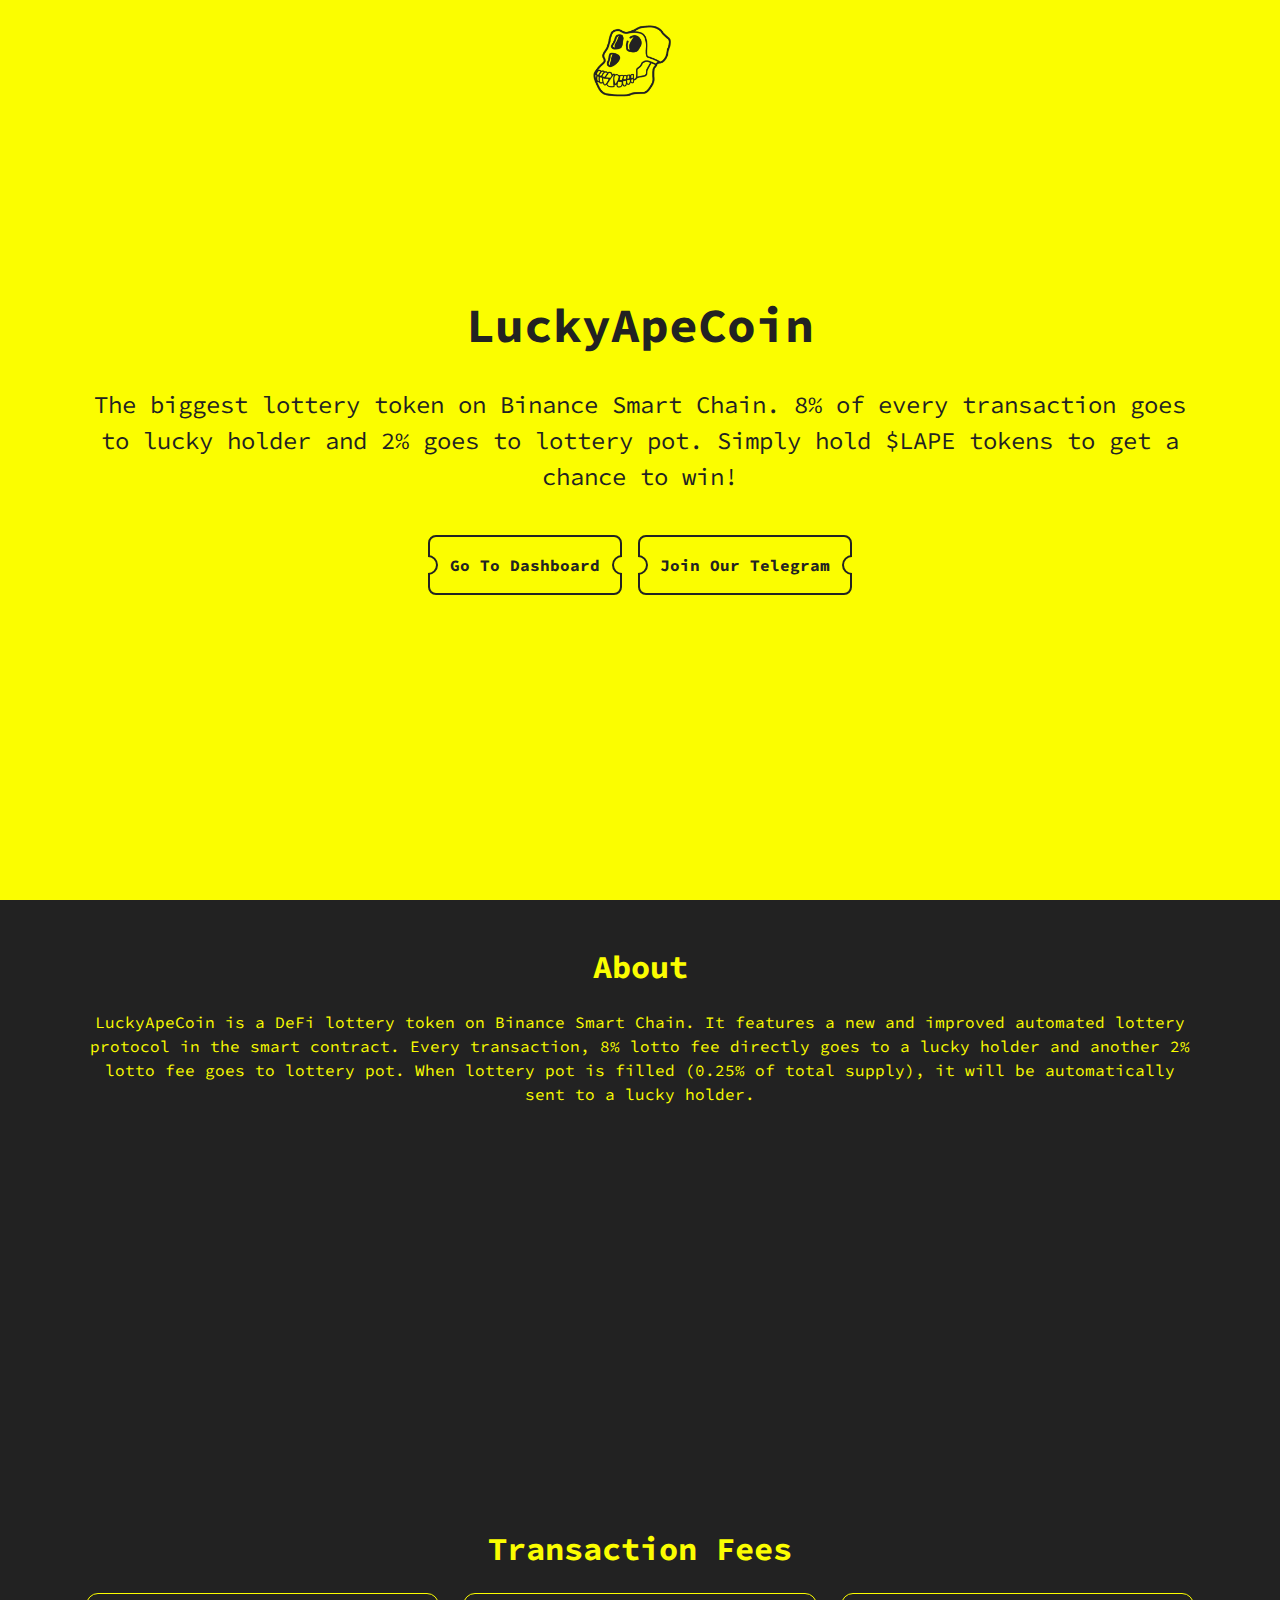
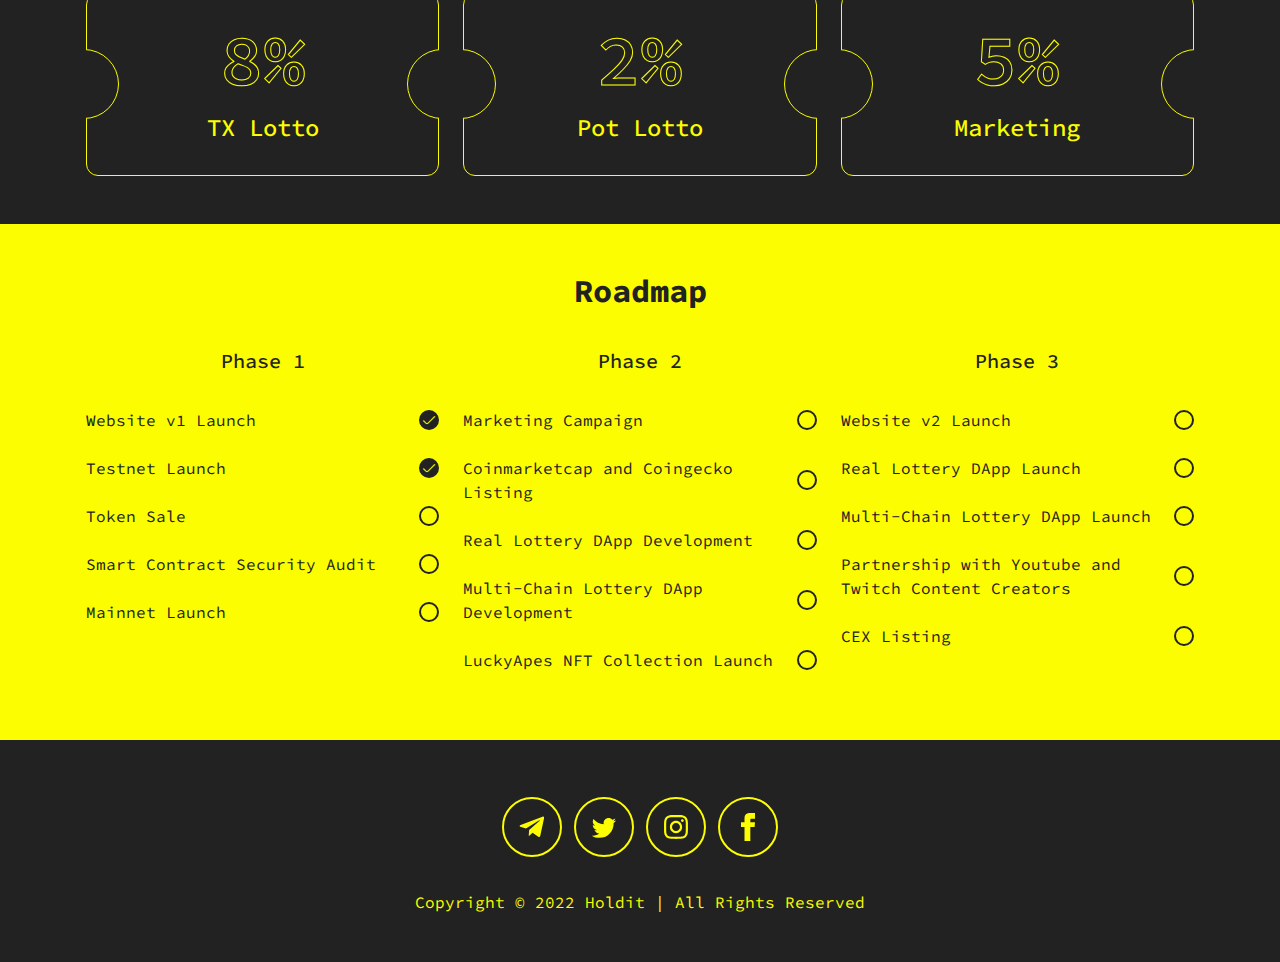
==== commit a91d1ebb: "Update index.html" ====
--- a/index.html
+++ b/index.html
@@ -151,7 +151,7 @@
 	height:20px;
 	width:20px;
 	display:flex;
-	border:1px solid #222222;
+	border:2px solid #222222;
 }
 
 .roadmap-section-wrapper .checked{
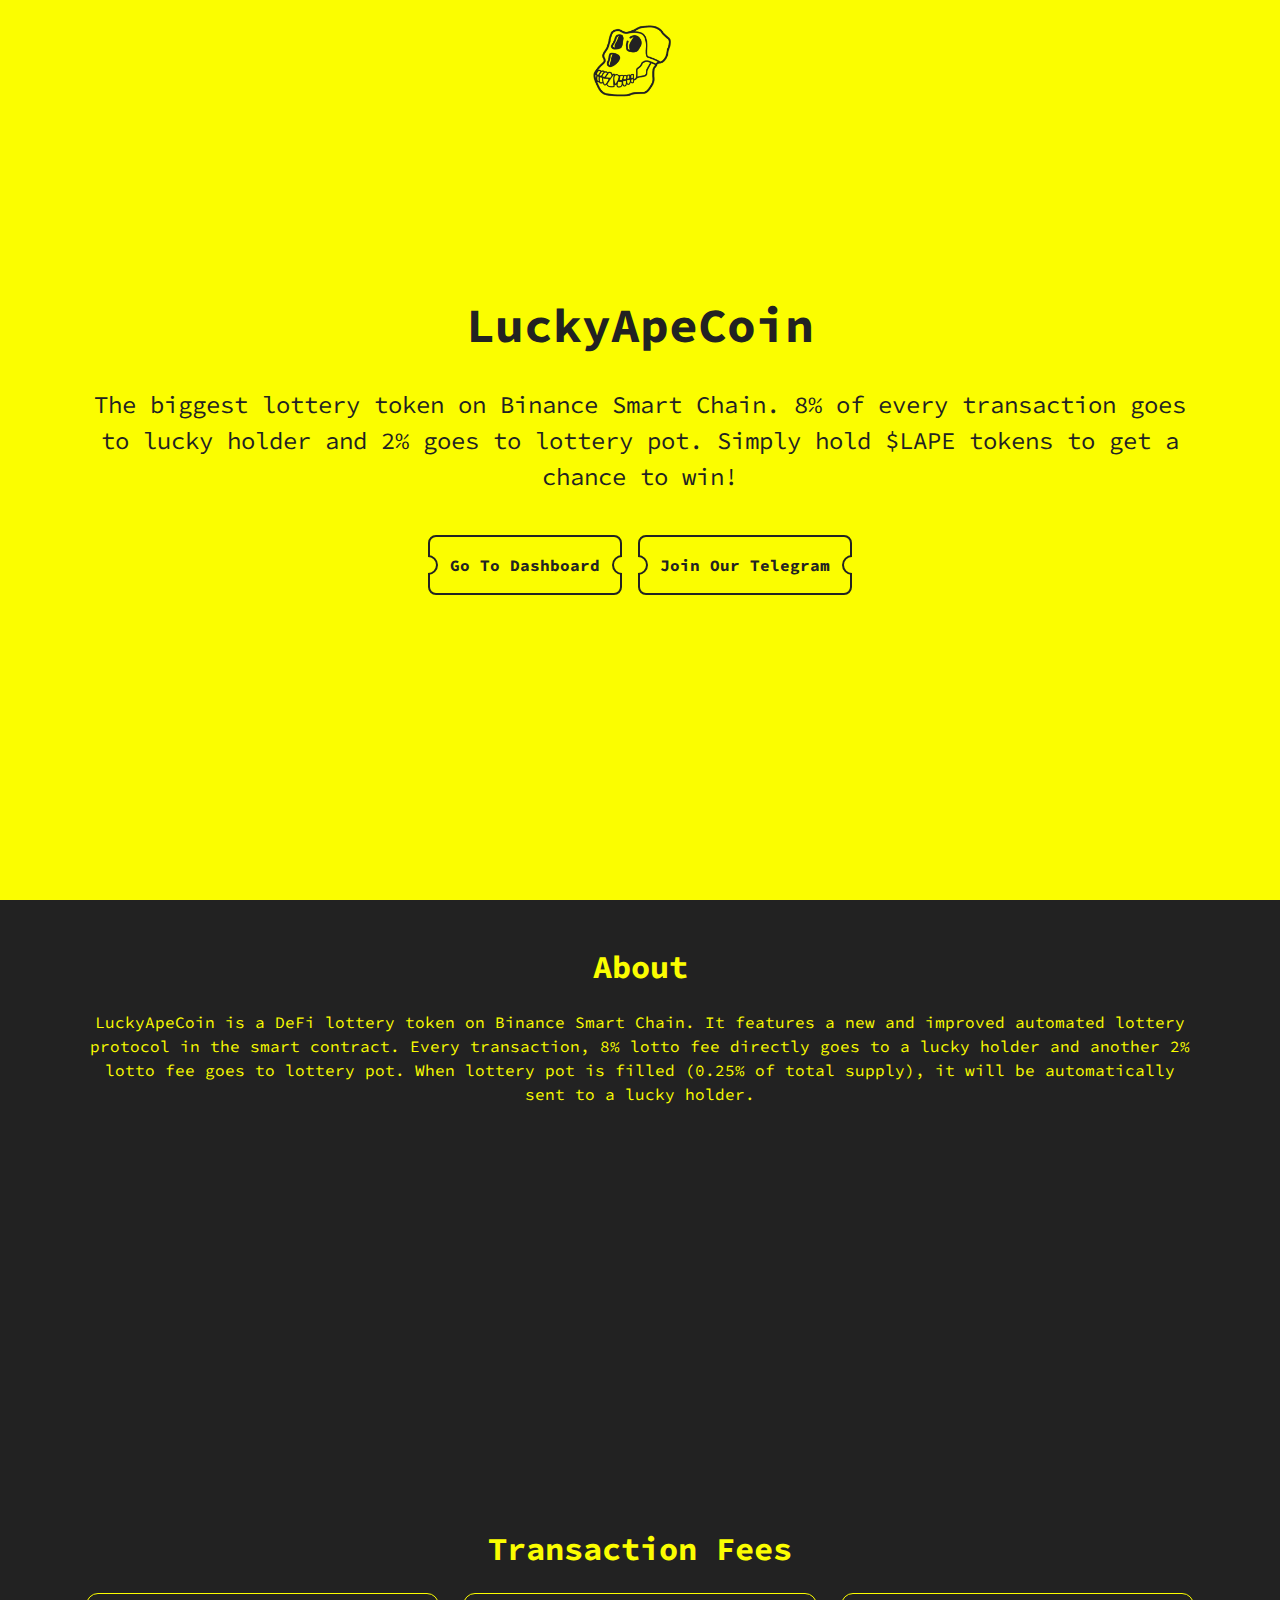
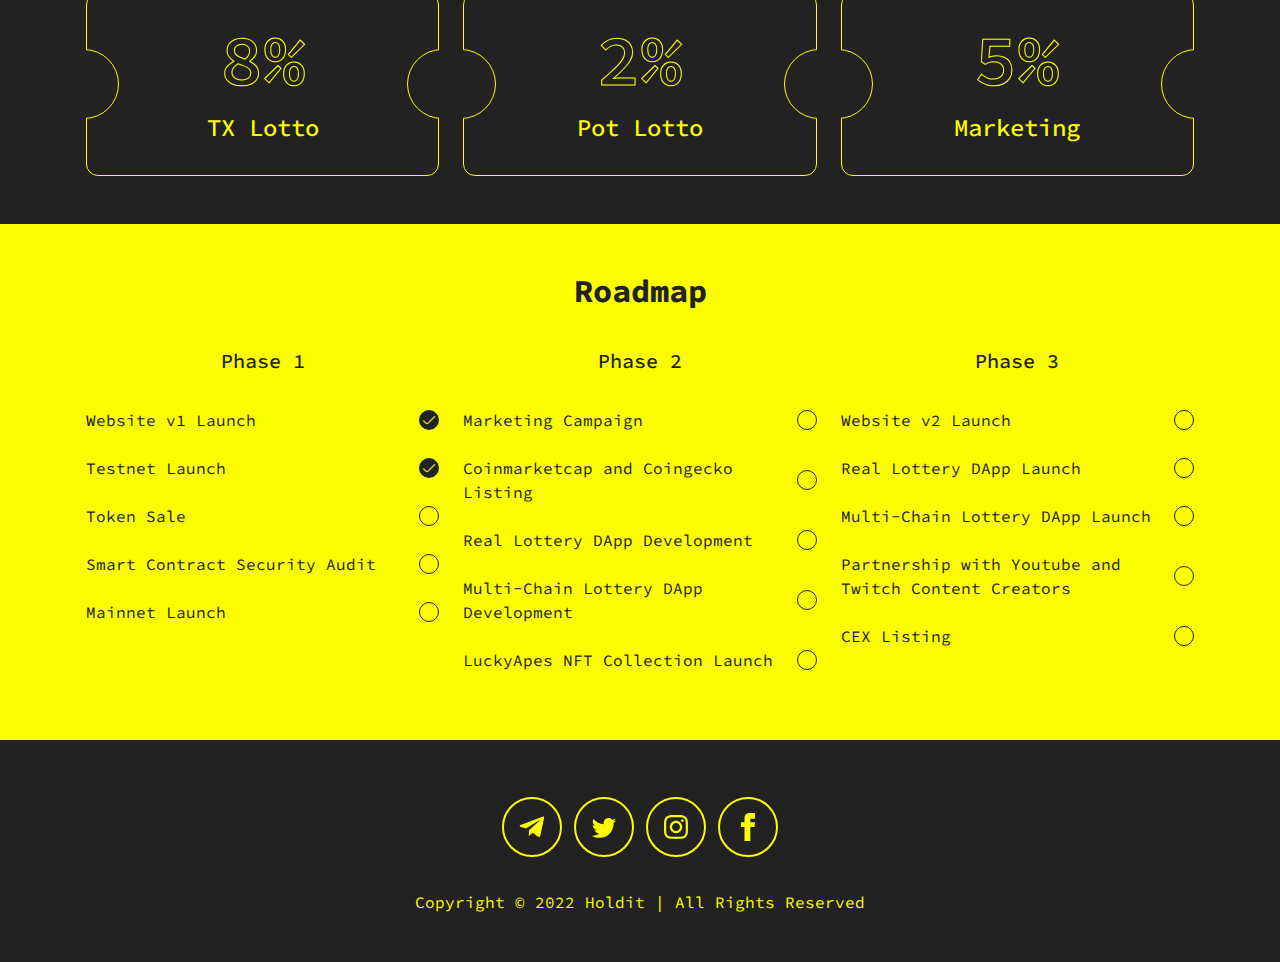
==== commit 8939a5ee: "Update index.html" ====
--- a/index.html
+++ b/index.html
@@ -151,7 +151,7 @@
 	height:20px;
 	width:20px;
 	display:flex;
-	border:2px solid #222222;
+	border:1px solid #222222;
 }
 
 .roadmap-section-wrapper .checked{
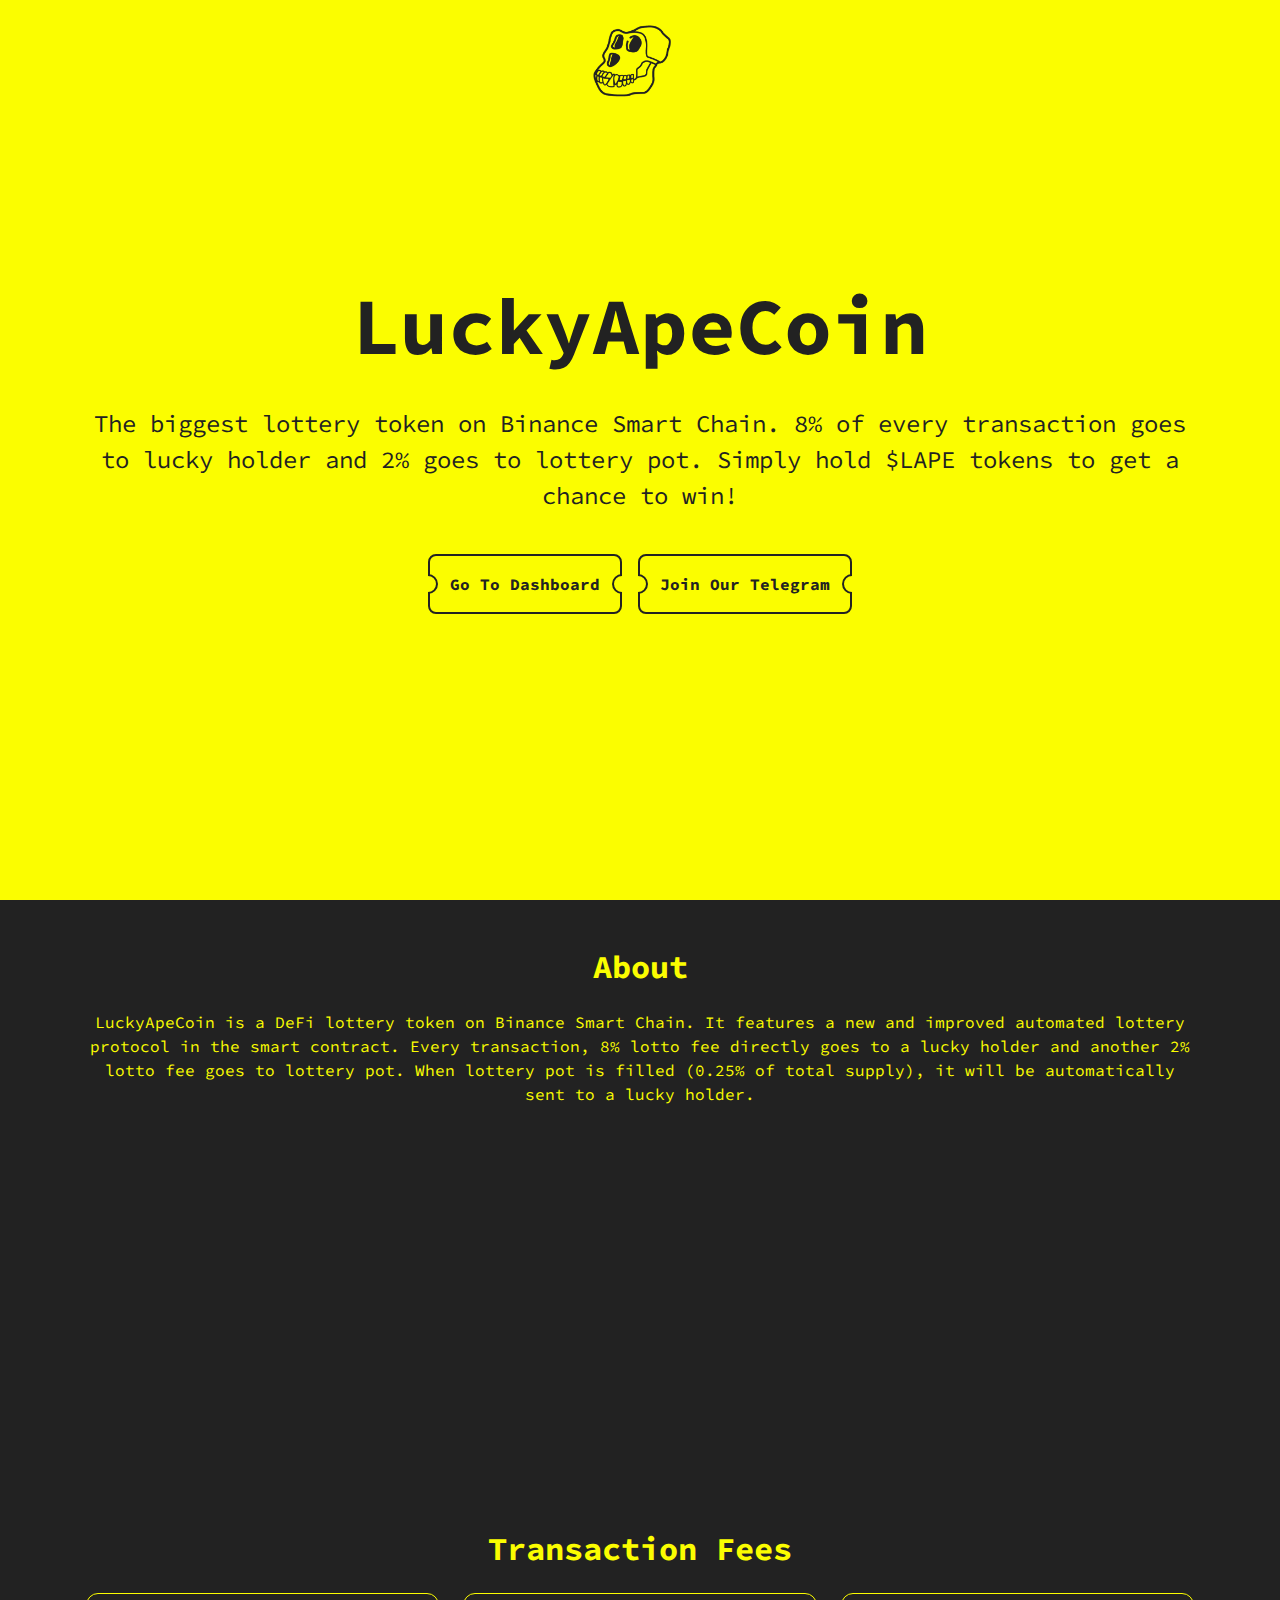
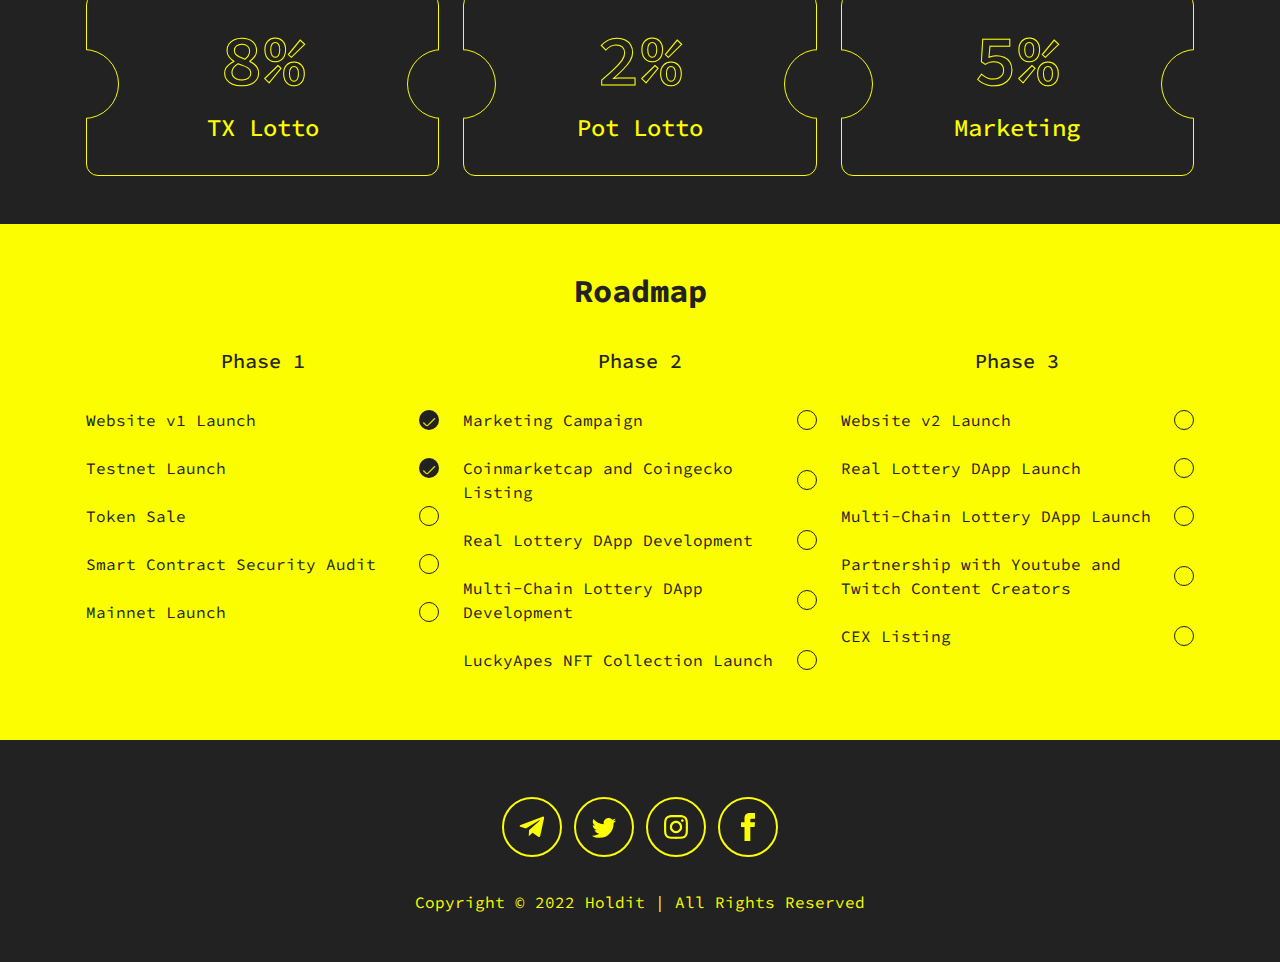
==== commit 88f9c5c8: "Update index.html" ====
--- a/index.html
+++ b/index.html
@@ -1,4 +1,3 @@
-<!doctype html>
 <html lang="en"><head>
 <title>Home Page | LuckyApeCoin</title>
 <meta charset="utf-8">
@@ -370,7 +369,7 @@
 font-size:1.25em;
 }
 		
-h1{
+.hero-title{
 font-weight:700;
 font-size:4em;
 }
@@ -384,7 +383,7 @@
 font-size:1.5em;
 }
     
-h1{
+.hero-title{
 font-size:5em;
 } 
     
@@ -399,15 +398,11 @@
 }
 
 @media (min-width: 1200px) {
-h1{
-font-size:5em;
-}
+
 } 
 
 @media (min-width: 1400px) {
-h1{
-font-size:5em;
-}
+
 }
 	
 </style>
@@ -654,4 +649,5 @@
 
 
 
+
 </body></html>
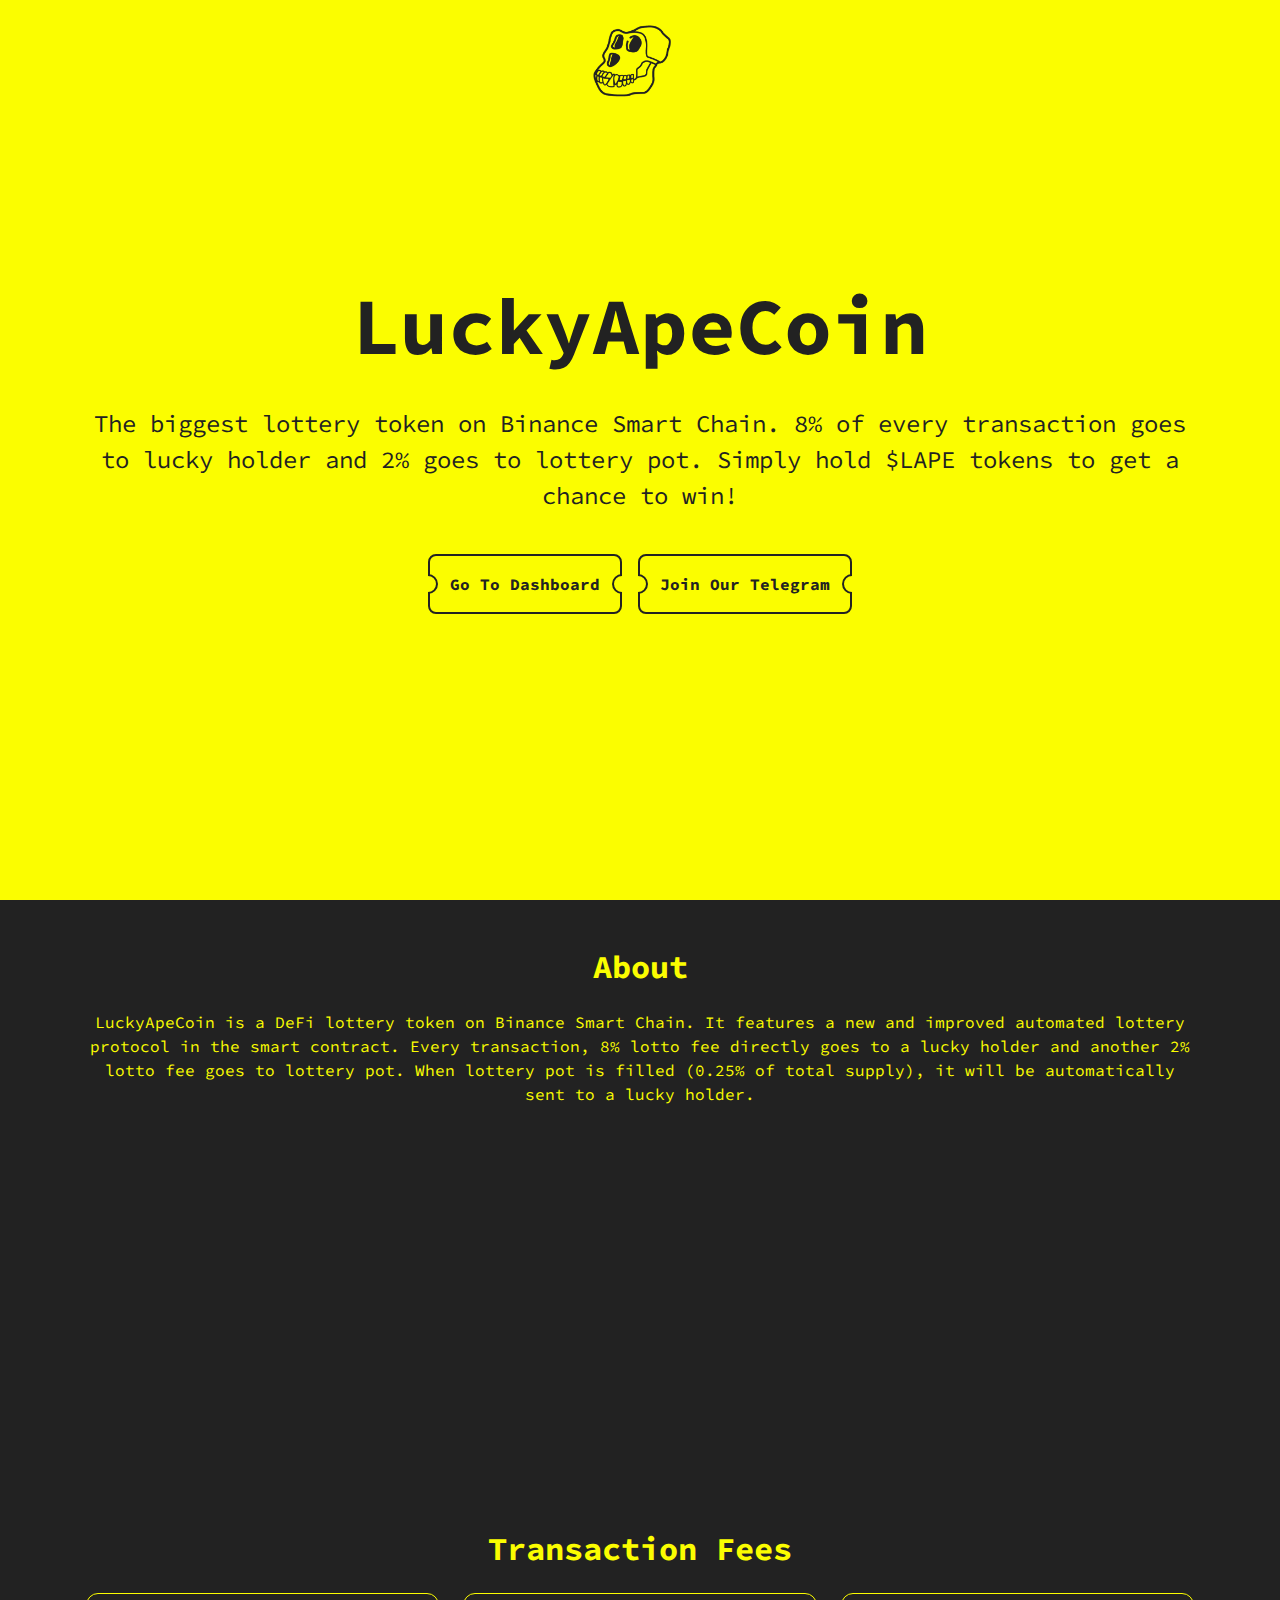
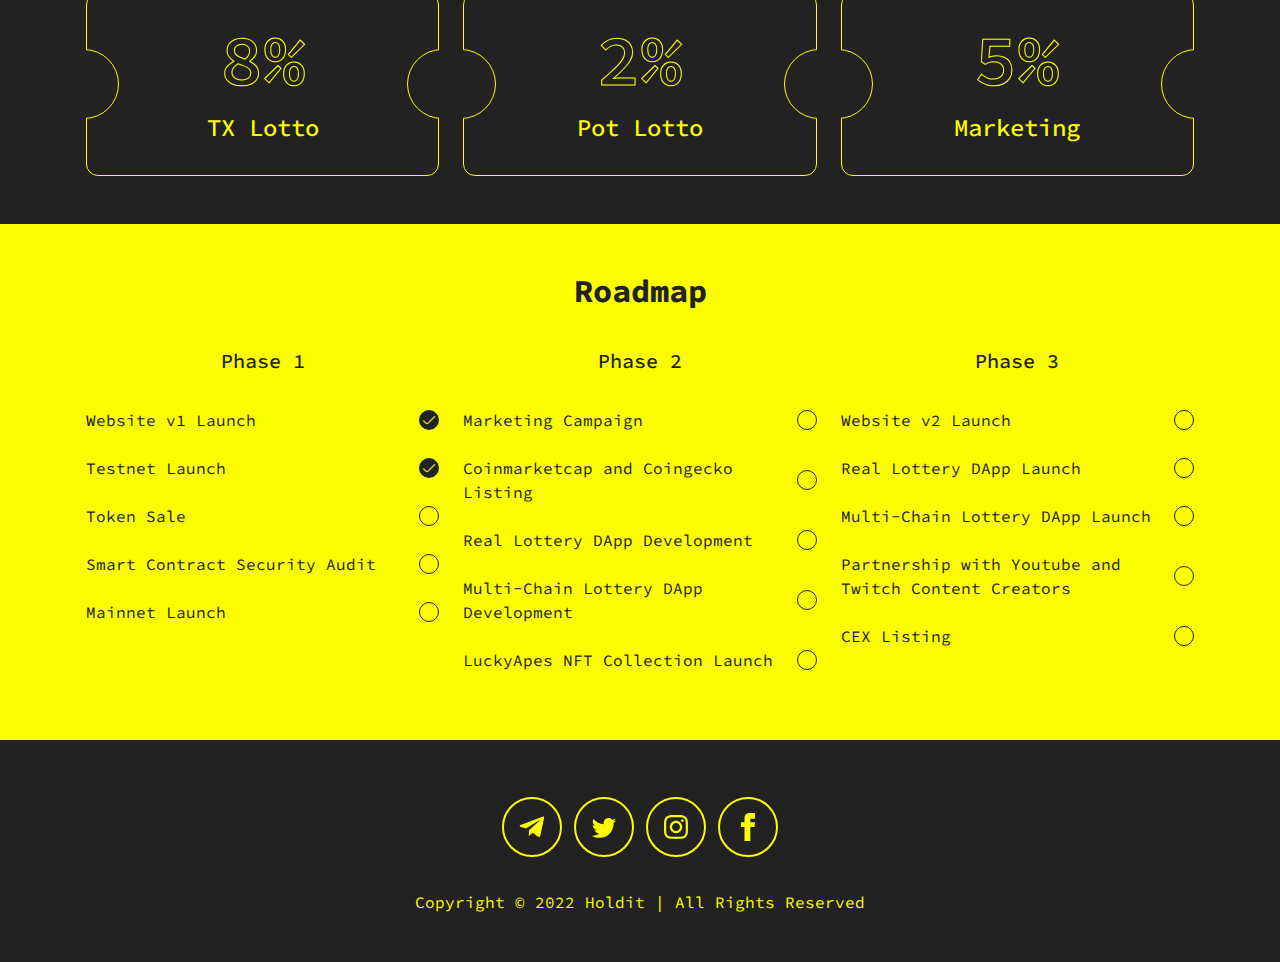
==== commit 69a20c2c: "Update index.html" ====
--- a/index.html
+++ b/index.html
@@ -1,3 +1,4 @@
+<html lang="en"><head>
 <html lang="en"><head>
 <title>Home Page | LuckyApeCoin</title>
 <meta charset="utf-8">
@@ -167,7 +168,7 @@
 .roadmap-section-wrapper i{
 	color:#FBFD00;
 	font-size:12px;
-	margin-top:4px;
+	/*margin-top:4px;*/
 }
     
     
@@ -645,9 +646,4 @@
 anchorPlacement: 'top-bottom', // defines which position of the element regarding to window should trigger the animation
 });
 </script>
-
-
-
-
-
 </body></html>
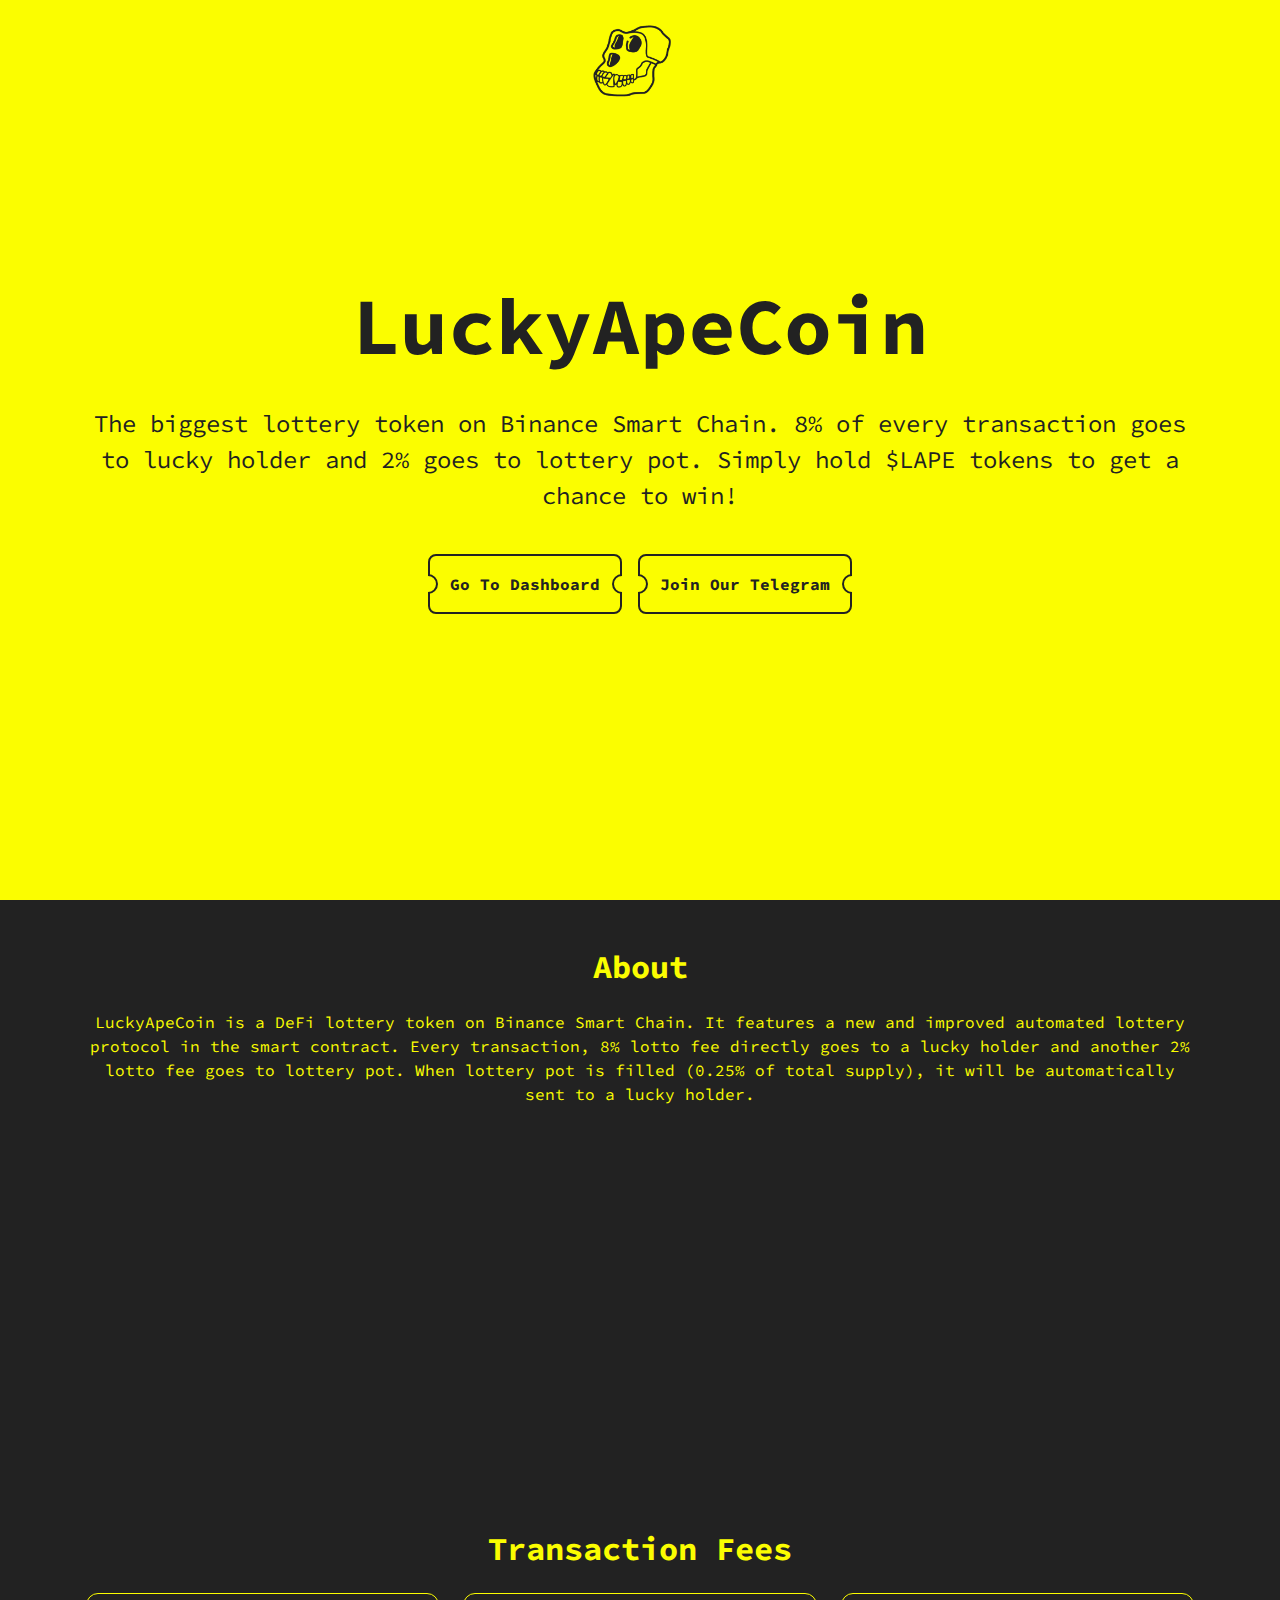
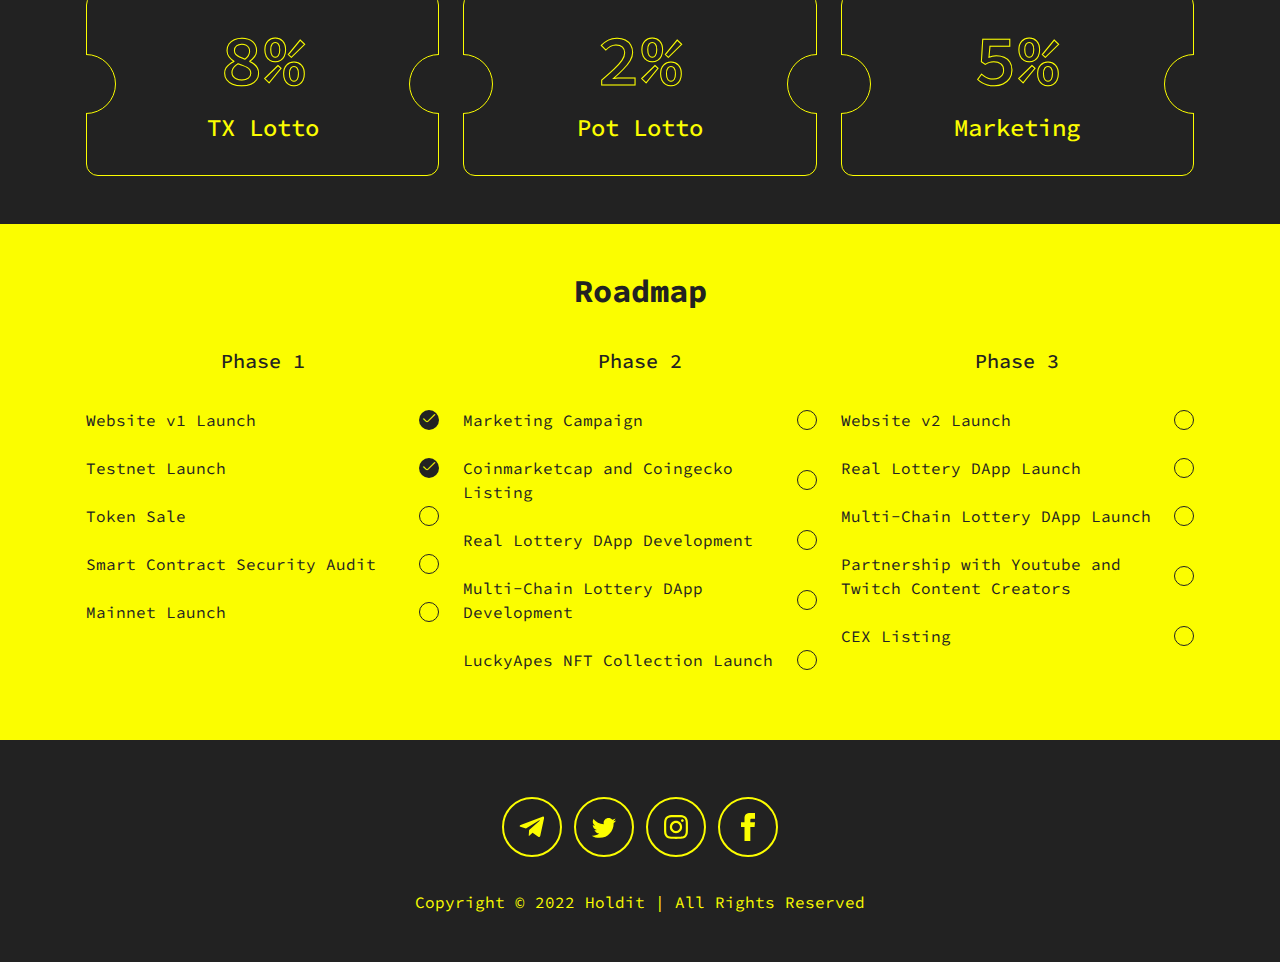
==== commit bae7252b: "Update index.html" ====
--- a/index.html
+++ b/index.html
@@ -1,4 +1,4 @@
-<html lang="en"><head>
+<!DOCTYPE HTML>
 <html lang="en"><head>
 <title>Home Page | LuckyApeCoin</title>
 <meta charset="utf-8">
@@ -466,10 +466,10 @@
 					
     </div>
 
-<div class="tax-item d-flex flex-column justify-content-center align-items-center px-3" style="border-radius:100%;width:70px;height:70px;position:absolute;top:50%;transform: translateY(-50%);left:-37.5px;background:#222222">
-					
-    </div>
-<div class="tax-item d-flex flex-column justify-content-center align-items-center px-3" style="border-radius:100%;width:70px;height:70px;position:absolute;top:50%;transform: translateY(-50%);right:-37.5px;background:#222222">
+<div class="" style="border: 1px solid #FBFD00;border-radius:100%;width:60px;height:60px;position:absolute;top:50%;transform: translateY(-50%);left:-30px;background:#222222">
+					
+    </div>
+<div class="" style="border: 1px solid #FBFD00;border-radius:100%;width:60px;height:60px;position:absolute;top:50%;transform: translateY(-50%);right:-30px;background:#222222">
 					
     </div></div>
 			</div>
@@ -480,10 +480,10 @@
 					
     </div>
 
-<div class="tax-item d-flex flex-column justify-content-center align-items-center px-3" style="border-radius:100%;width:70px;height:70px;position:absolute;top:50%;transform: translateY(-50%);left:-37.5px;background:#222222">
-					
-    </div>
-<div class="tax-item d-flex flex-column justify-content-center align-items-center px-3" style="border-radius:100%;width:70px;height:70px;position:absolute;top:50%;transform: translateY(-50%);right:-37.5px;background:#222222">
+<div class="" style="border: 1px solid #FBFD00;border-radius:100%;width:60px;height:60px;position:absolute;top:50%;transform: translateY(-50%);left:-30px;background:#222222">
+					
+    </div>
+<div class="" style="border: 1px solid #FBFD00;border-radius:100%;width:60px;height:60px;position:absolute;top:50%;transform: translateY(-50%);right:-30px;background:#222222">
 					
     </div>
 
@@ -496,10 +496,10 @@
 					
     </div>
 
-<div class="tax-item d-flex flex-column justify-content-center align-items-center px-3" style="border-radius:100%;width:70px;height:70px;position:absolute;top:50%;transform: translateY(-50%);left:-37.5px;background:#222222">
-					
-    </div>
-<div class="tax-item d-flex flex-column justify-content-center align-items-center px-3" style="border-radius:100%;width:70px;height:70px;position:absolute;top:50%;transform: translateY(-50%);right:-37.5px;background:#222222">
+<div class="" style="border: 1px solid #FBFD00;border-radius:100%;width:60px;height:60px;position:absolute;top:50%;transform: translateY(-50%);left:-30px;background:#222222">
+					
+    </div>
+<div class="" style="border: 1px solid #FBFD00;border-radius:100%;width:60px;height:60px;position:absolute;top:50%;transform: translateY(-50%);right:-30px;background:#222222">
 					
     </div></div>
 			</div>
@@ -646,4 +646,5 @@
 anchorPlacement: 'top-bottom', // defines which position of the element regarding to window should trigger the animation
 });
 </script>
+
 </body></html>
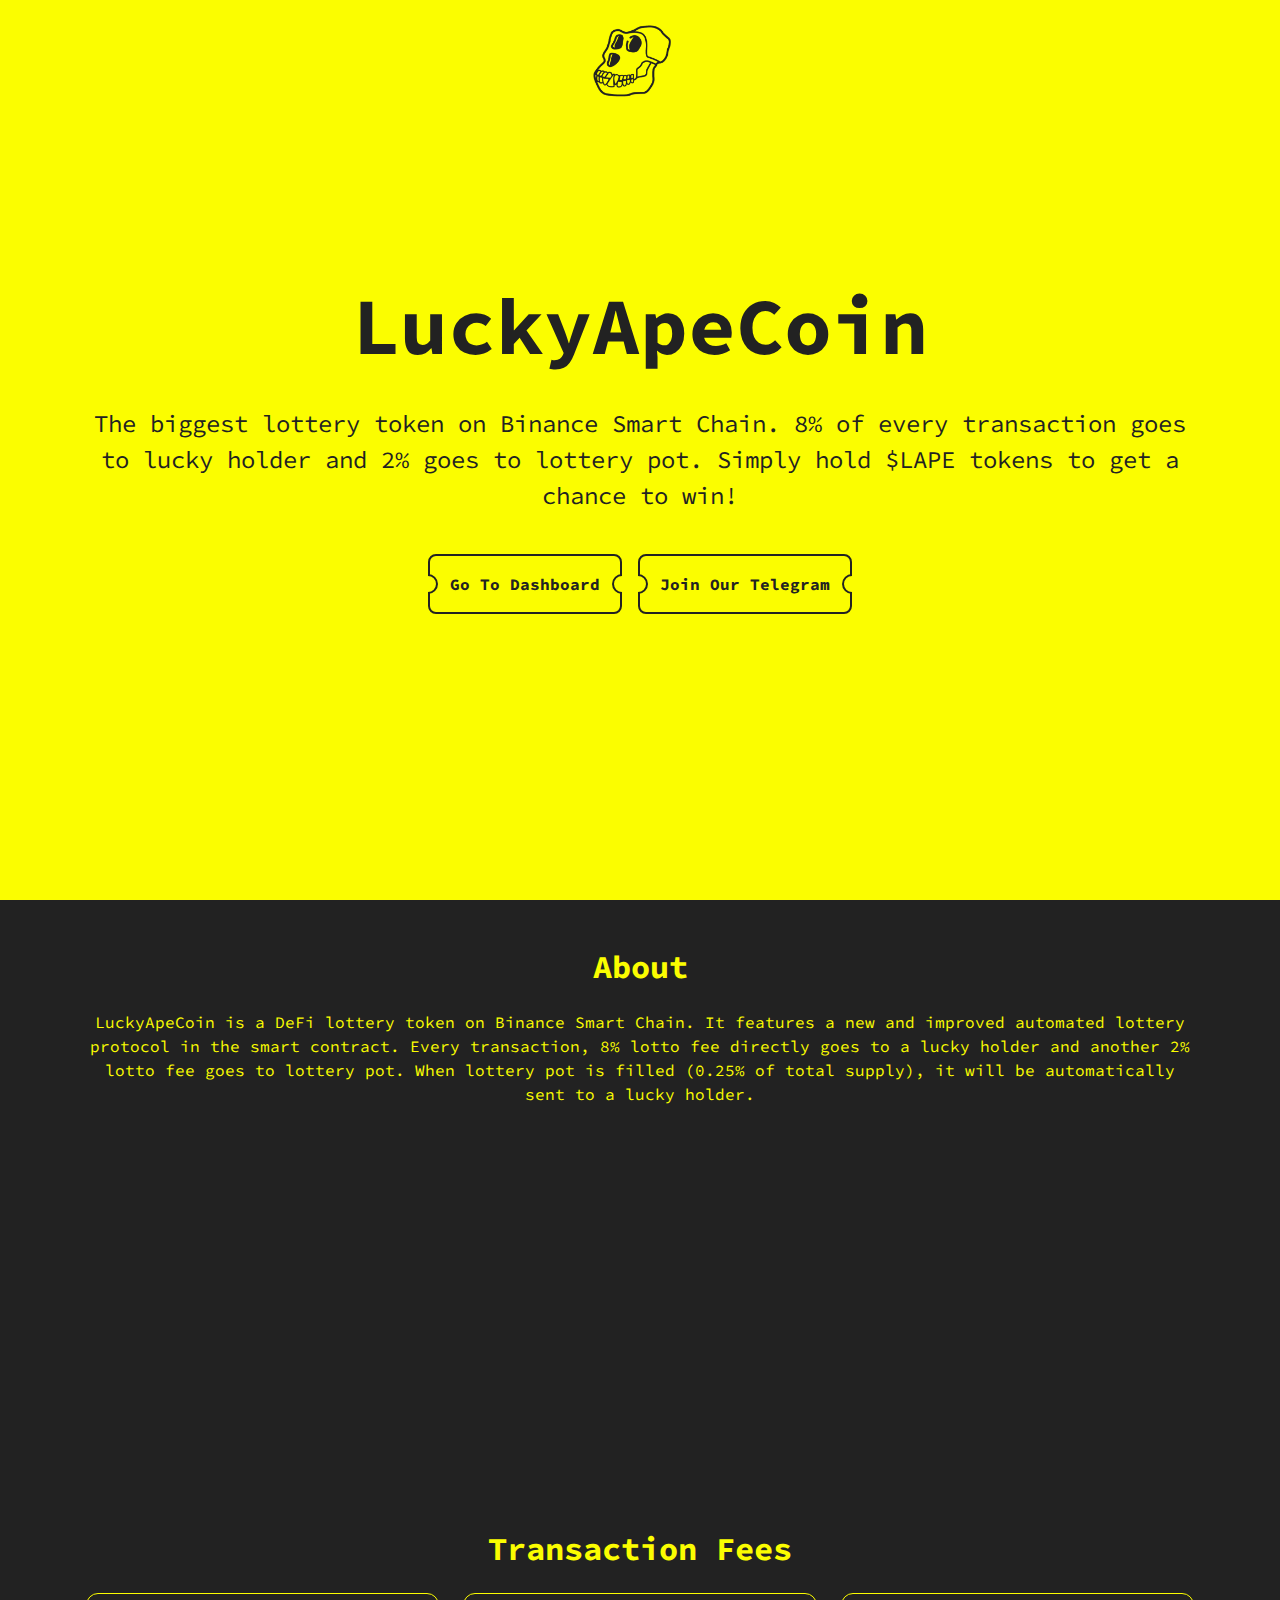
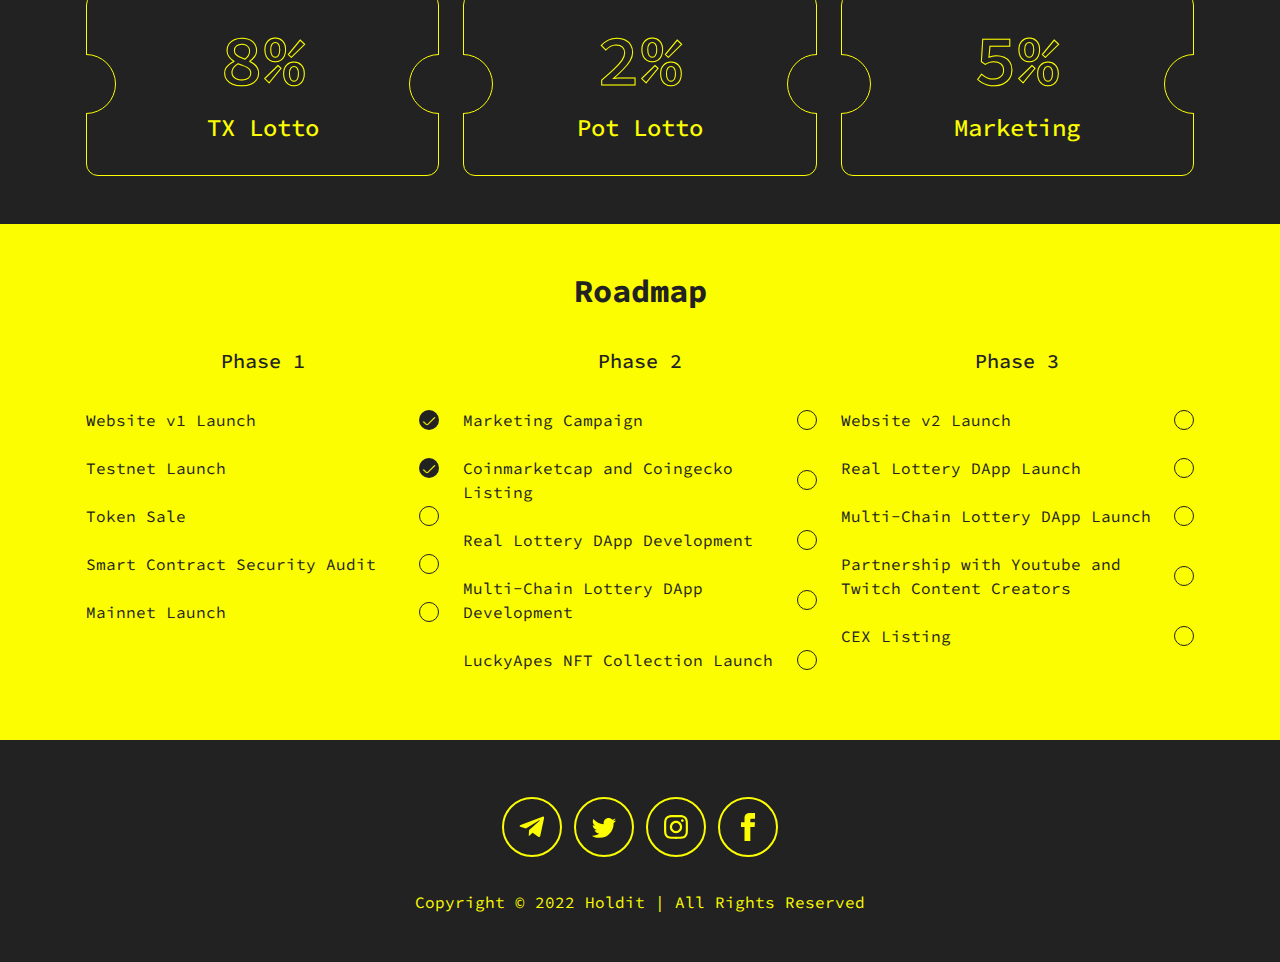
==== commit d358b513: "Update index.html" ====
--- a/index.html
+++ b/index.html
@@ -168,7 +168,7 @@
 .roadmap-section-wrapper i{
 	color:#FBFD00;
 	font-size:12px;
-	/*margin-top:4px;*/
+	margin-top:5px;
 }
     
     
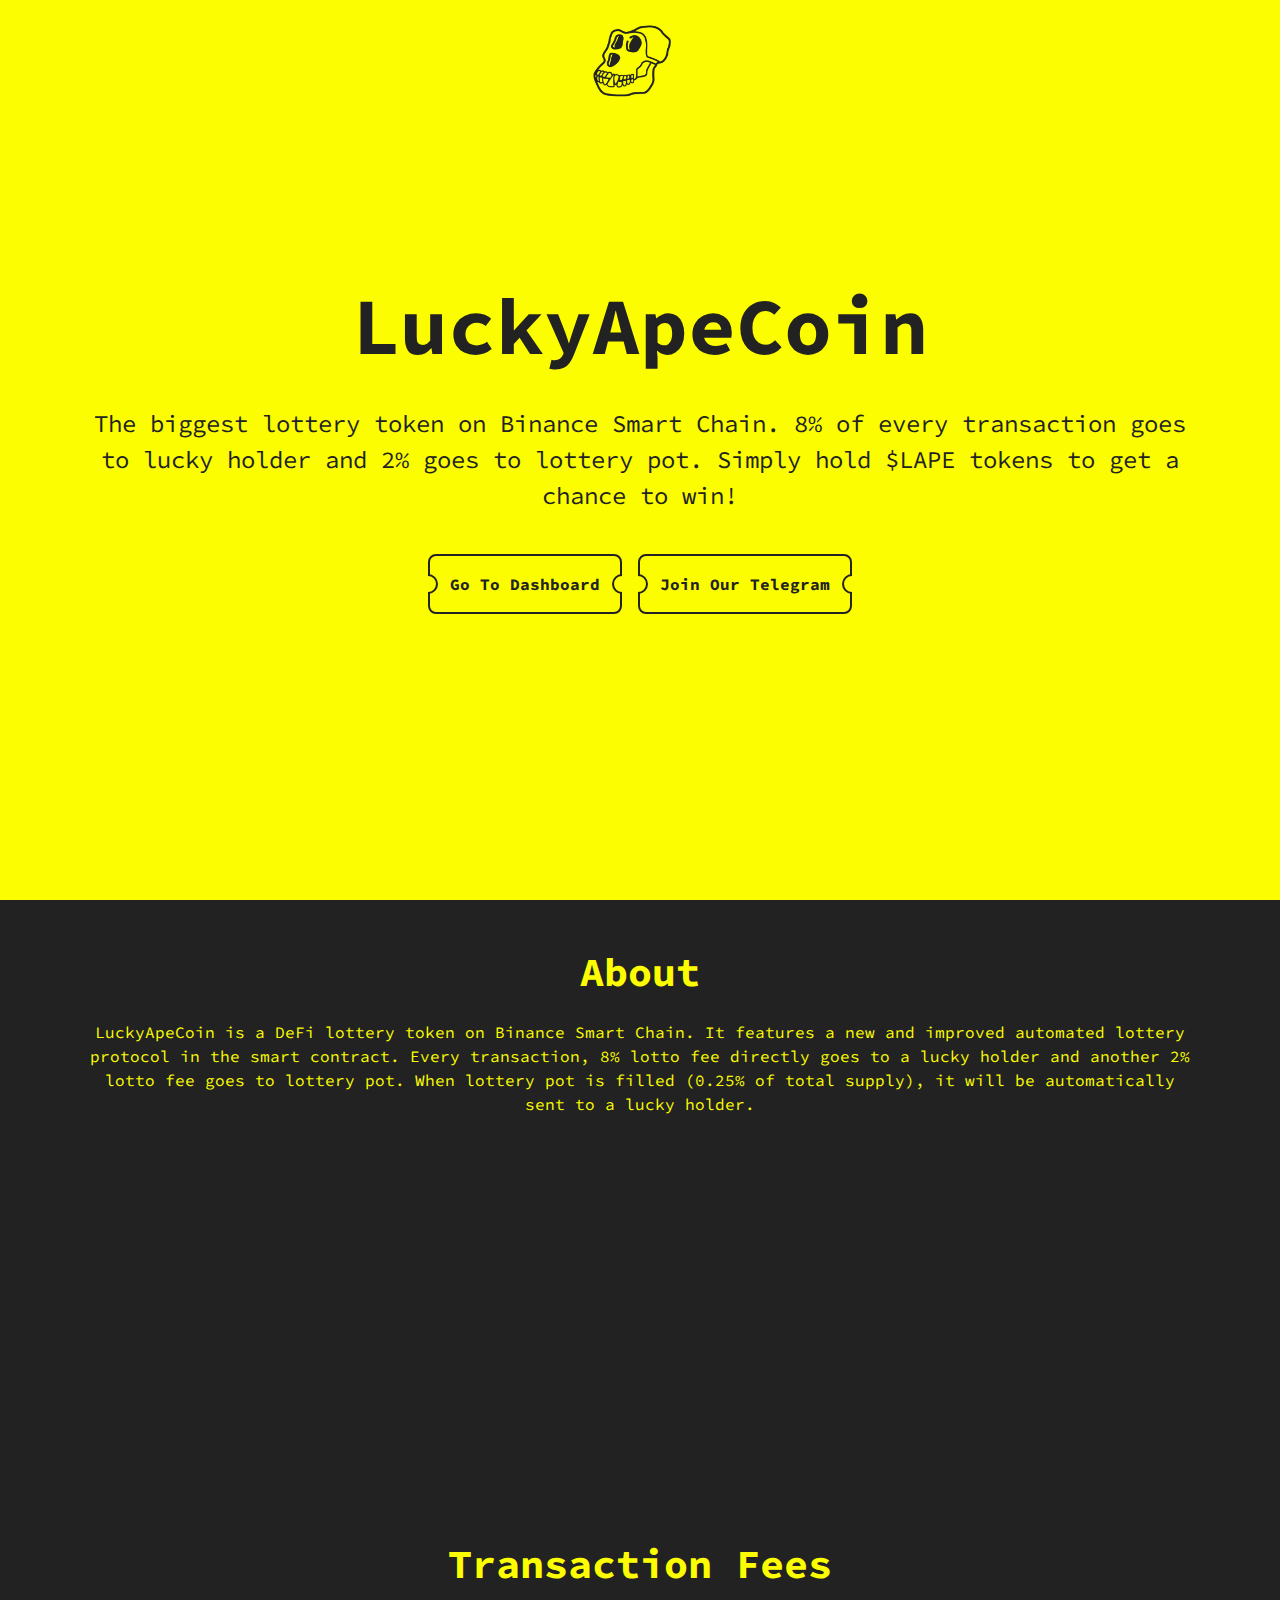
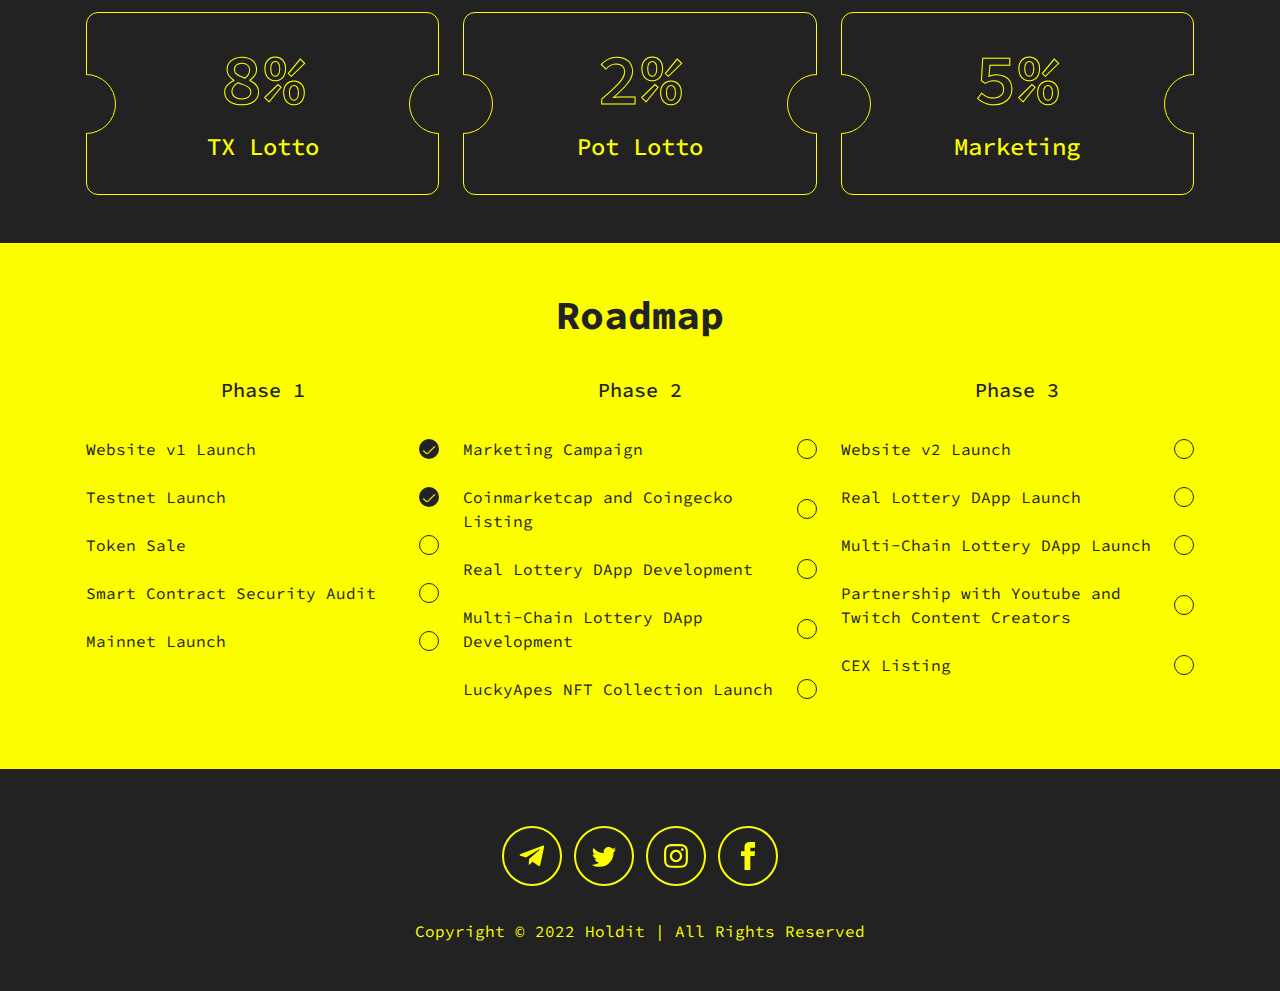
==== commit 4841ef90: "Update index.html" ====
--- a/index.html
+++ b/index.html
@@ -67,7 +67,7 @@
     }
     
      .about-transaction-fees-section-wrapper .section-title{
-      font-size:2em;
+      font-size:2.5em;
     }
     
     
@@ -104,11 +104,11 @@
 }
     
     .about-transaction-fees-section-wrapper .section-title{
-      font-size:2em;
+      font-size:2.5em;
     }
     
     .roadmap-section-wrapper .section-title{
-	font-size:2em;
+	font-size:2.5em;
 }
     
     .roadmap-section-wrapper .phase-wrapper{
